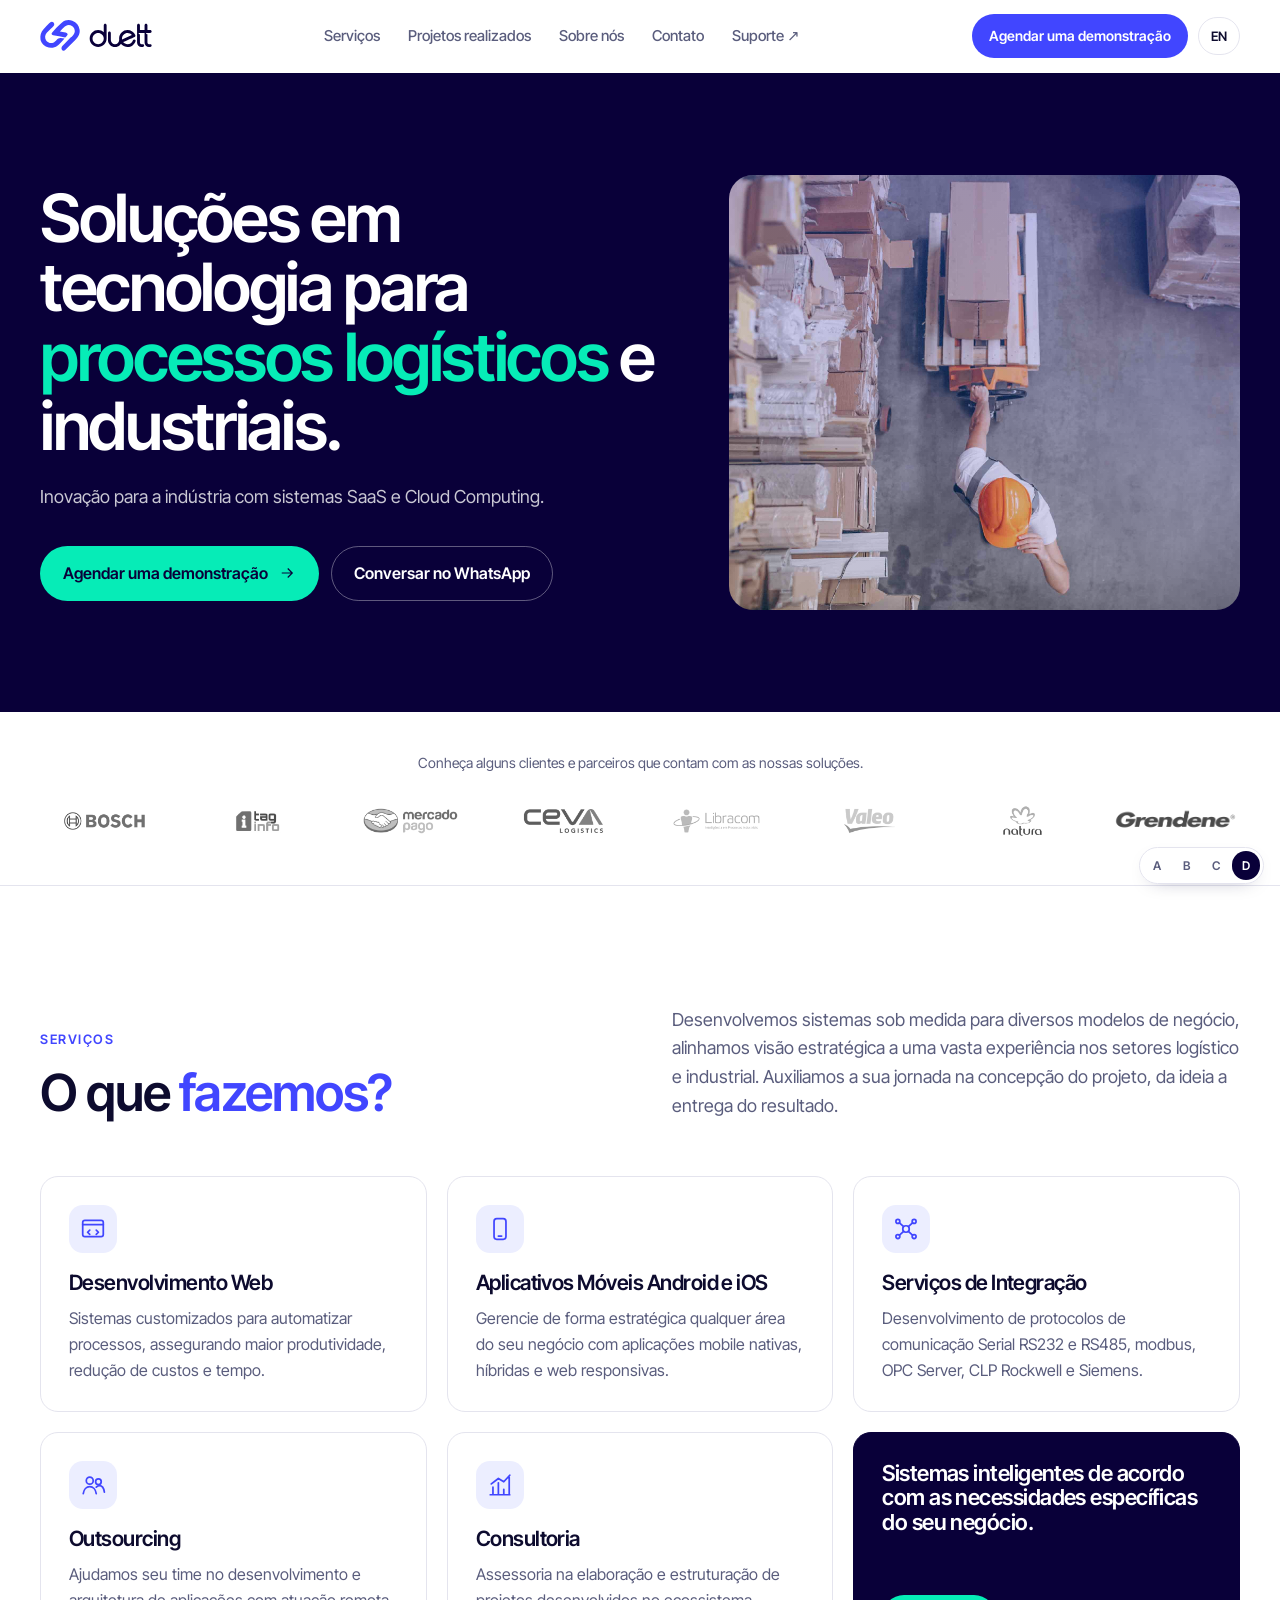
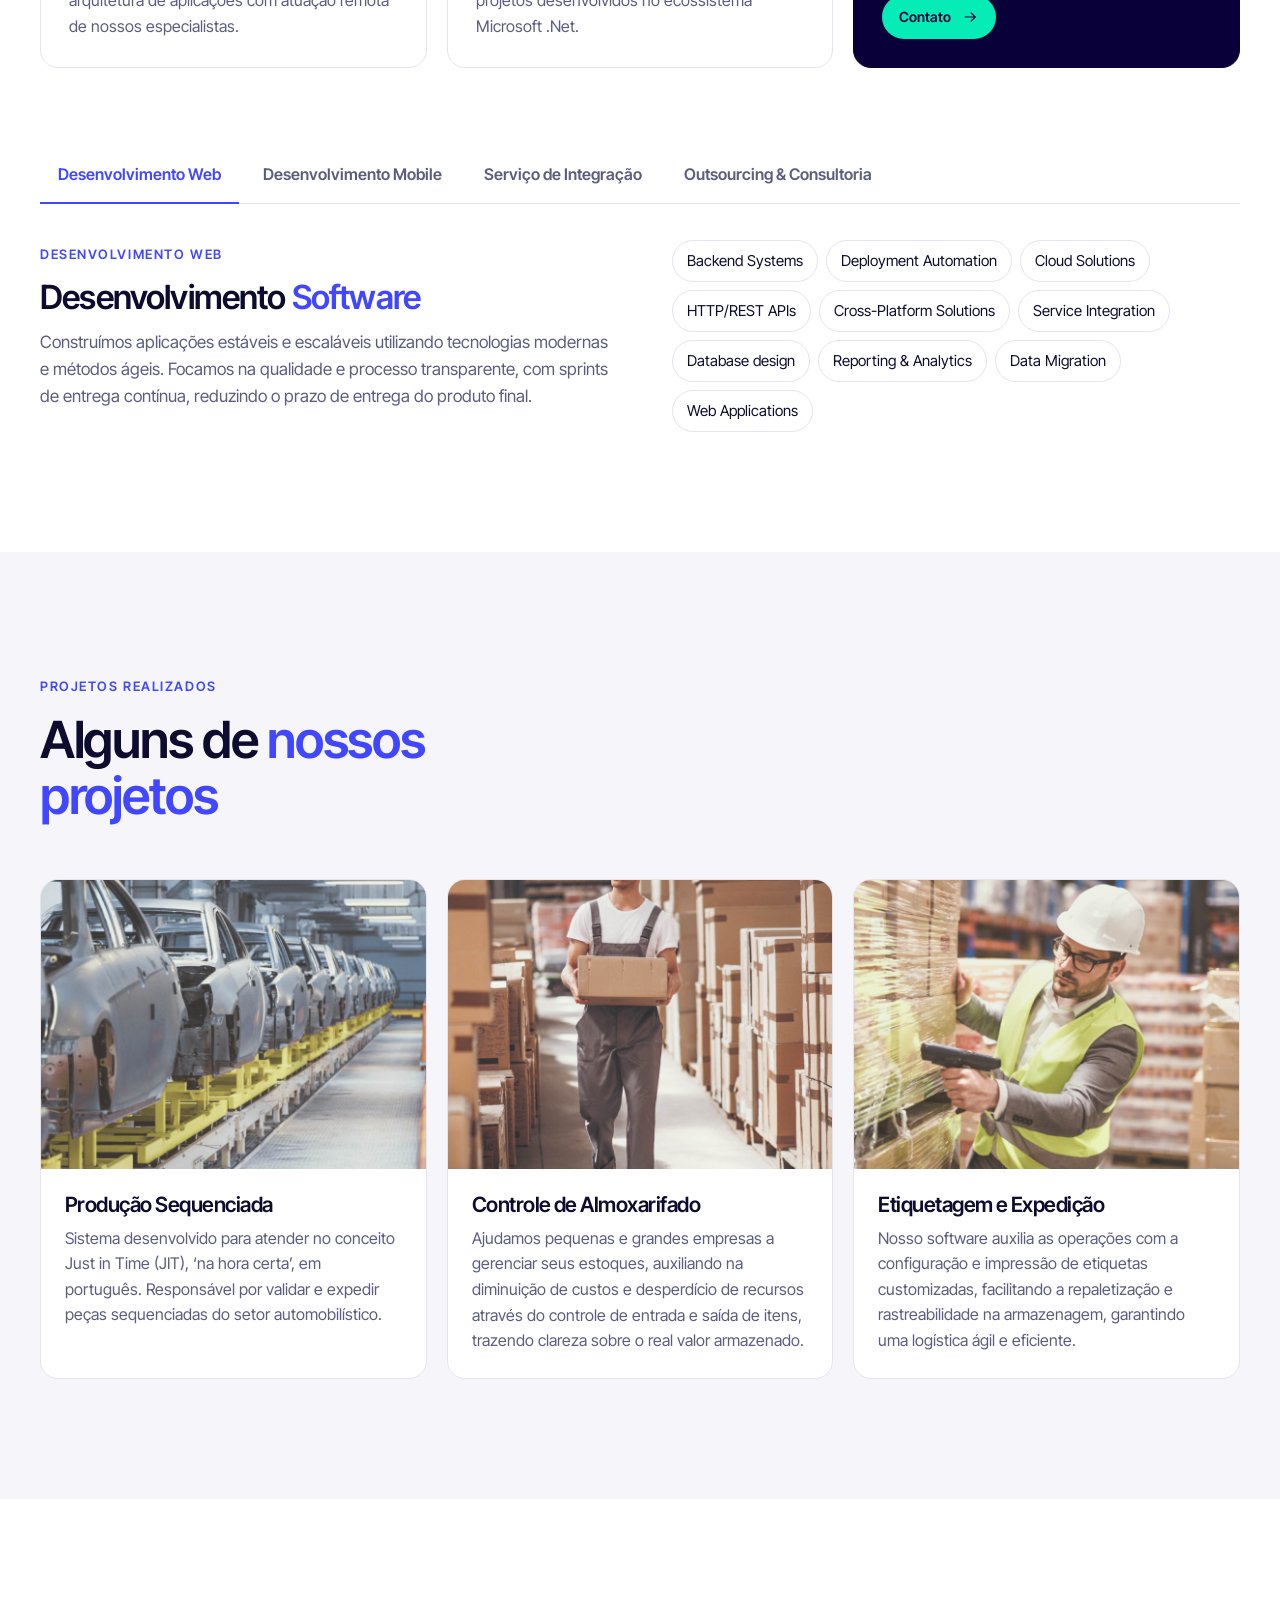
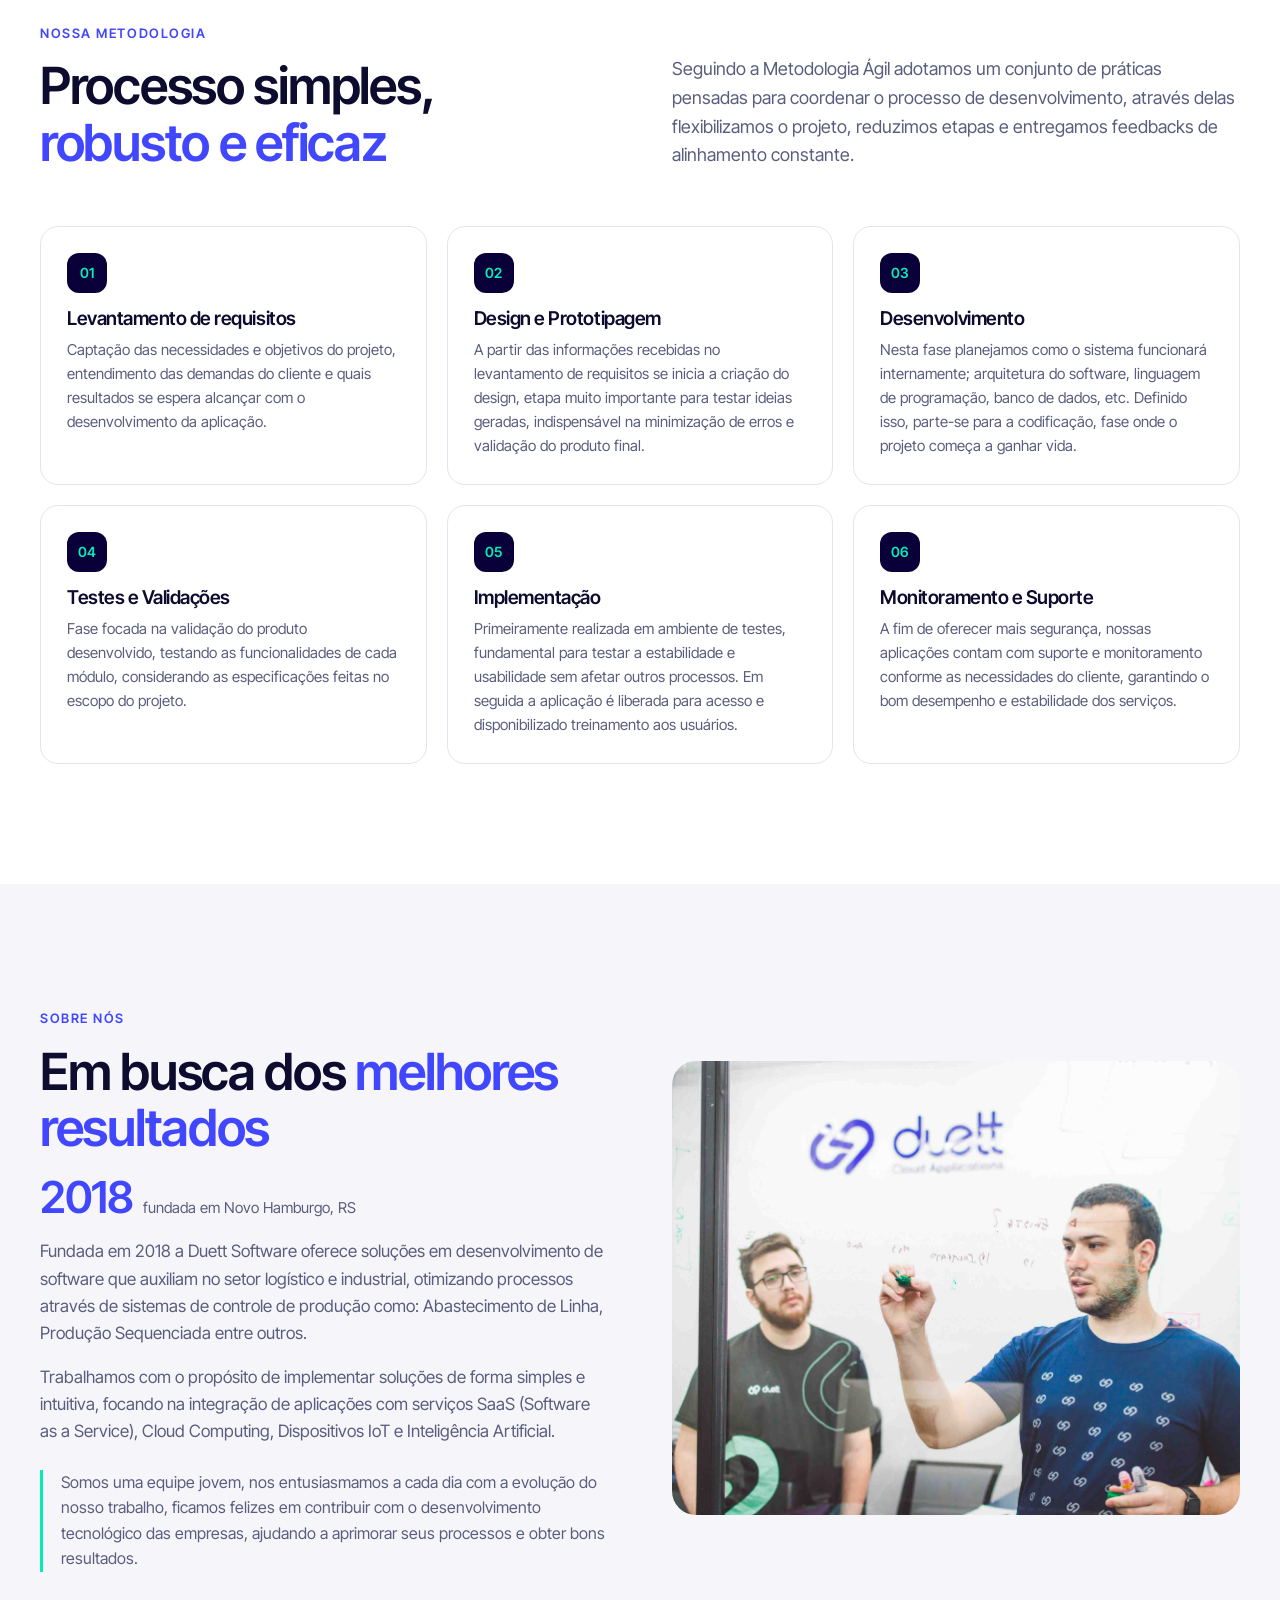
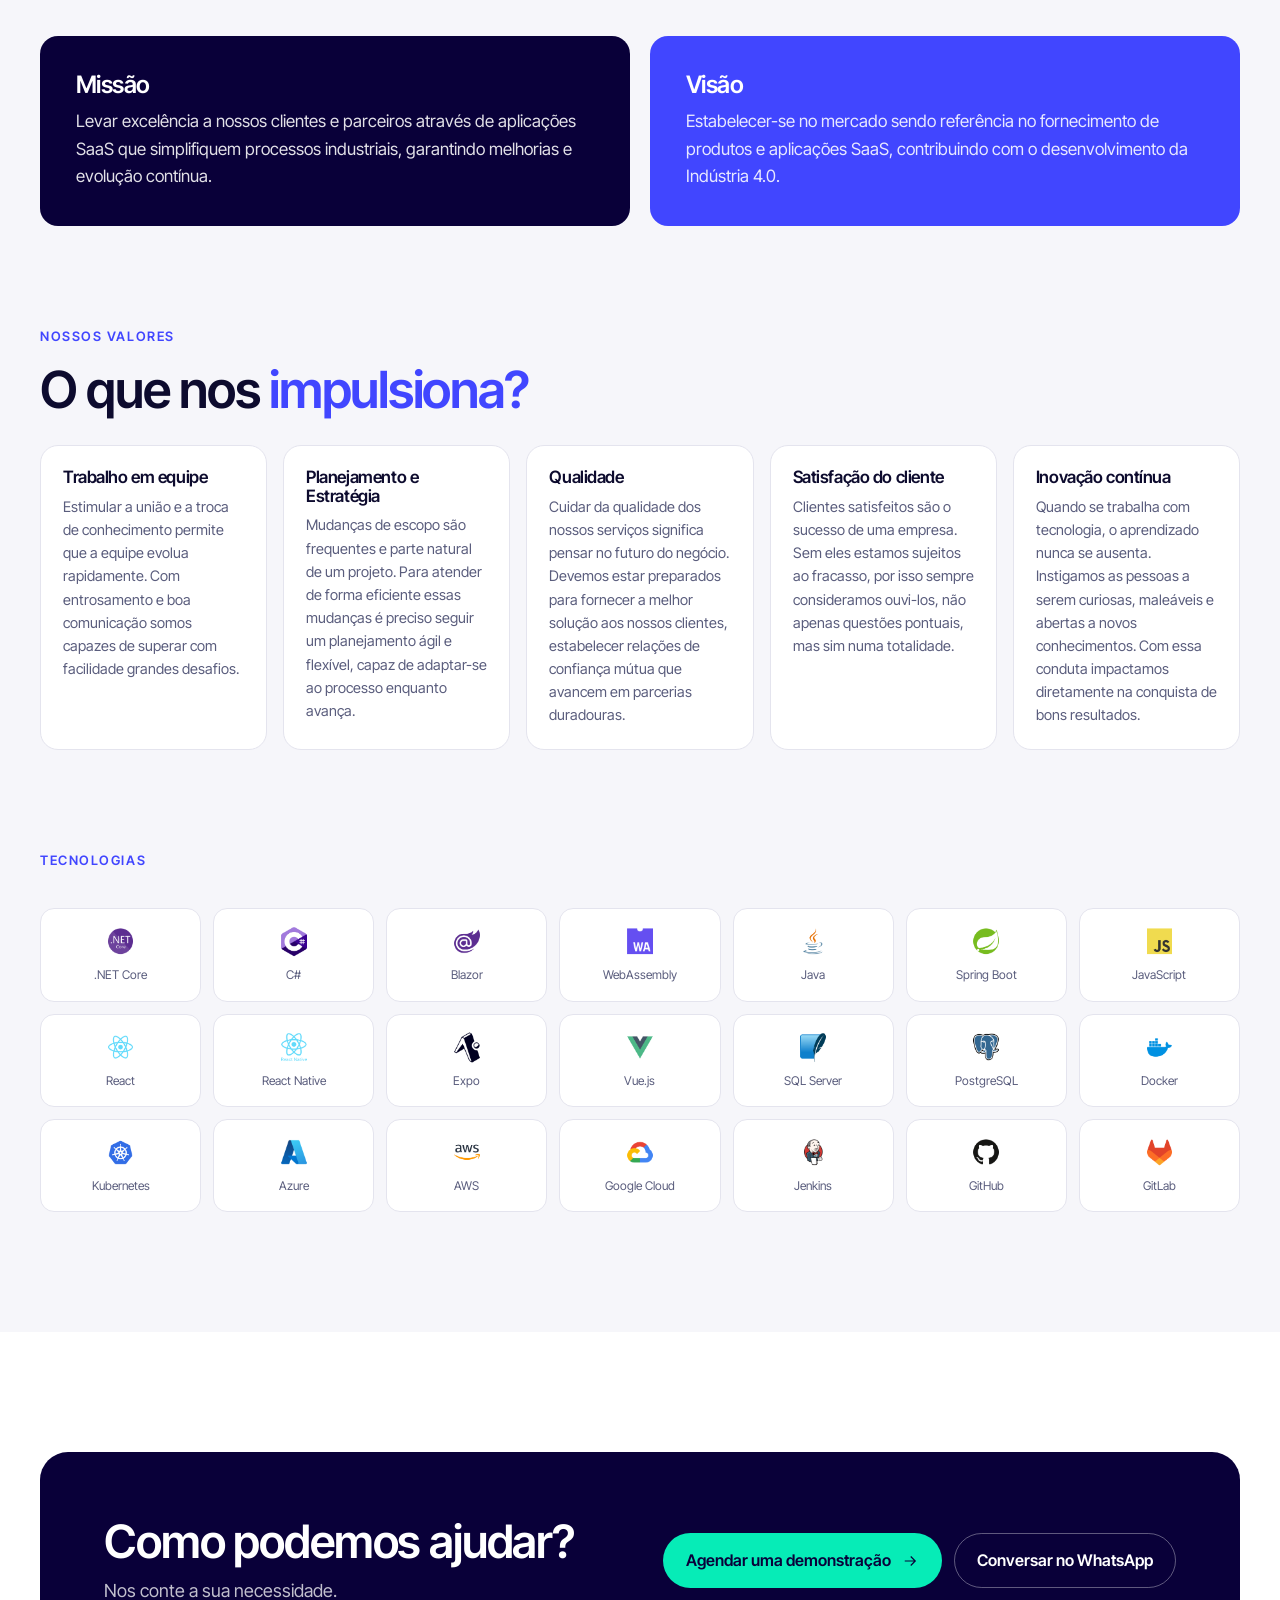
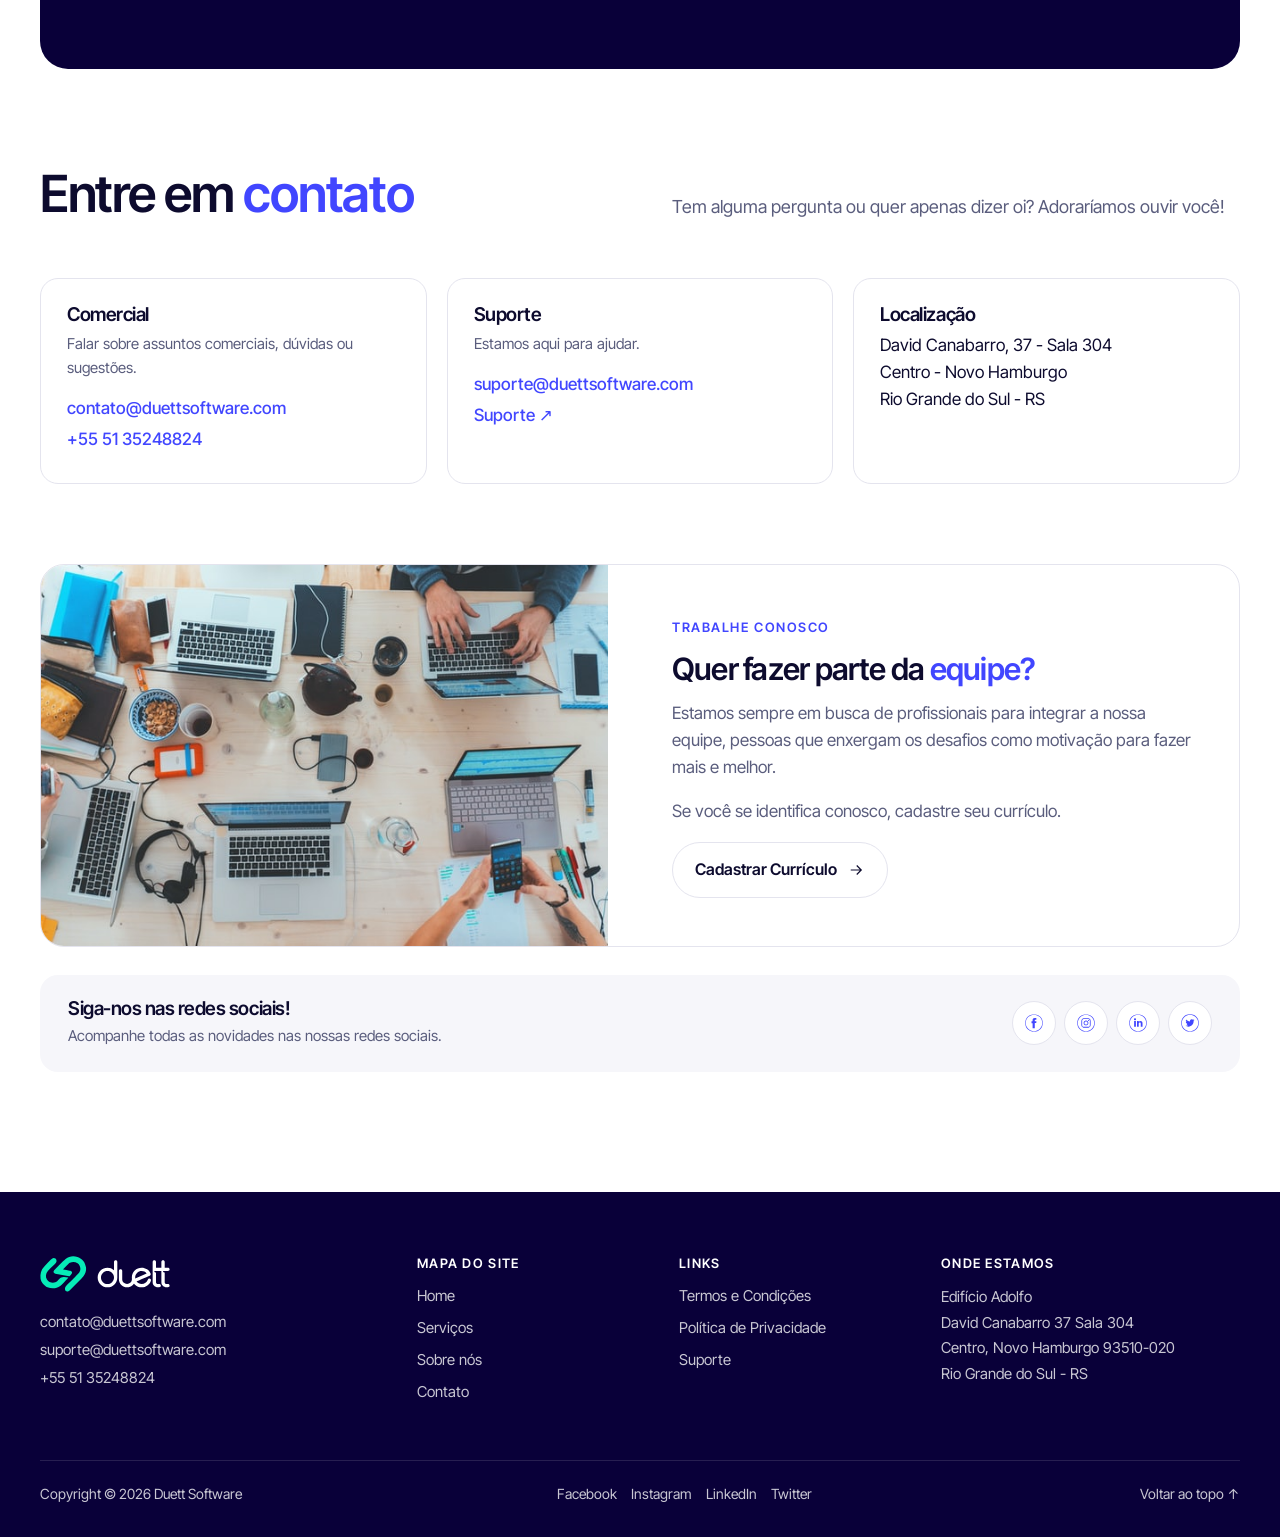
==== direto/index.html @ dbfbe155 "Add version D (Direto): normal scrolling, no decorative elements A straightforward page built from t" ====
<!doctype html>
<html lang="pt-BR">
<head>
  <meta charset="utf-8">
  <meta name="viewport" content="width=device-width, initial-scale=1, viewport-fit=cover">
  <title>Duett Software</title>
  <meta name="description" content="Soluções em tecnologia para processos logísticos e industriais.">
  <meta name="theme-color" content="#090039">
  <link rel="icon" href="../assets/img/favicon.png">
  <link rel="stylesheet" href="../assets/fonts/fonts.css">
  <link rel="stylesheet" href="style.css">
  <link rel="preload" as="image" href="../assets/img/home/home-banner-main.jpg">
</head>
<body>
  <a class="skip" href="#main">Pular para o conteúdo</a>
  <div id="app"></div>
  <noscript><p style="padding:40px">Ative o JavaScript para ver o site. Contato: contato@duettsoftware.com · +55 51 35248824</p></noscript>

  <script src="../assets/shared/content.js"></script>
  <script src="../assets/shared/logo.js"></script>
  <script src="../assets/shared/kit.js"></script>
  <script src="main.js"></script>
</body>
</html>
---- assets/fonts/fonts.css ----
/* Fontes auto-hospedadas (Google Fonts, licença SIL OFL). */
@font-face { font-family: 'Archivo'; font-style: normal; font-stretch: 62% 125%; font-weight: 300 800; font-display: swap; src: url(Archivo-normal-300-800-latin-ext.woff2) format('woff2'); unicode-range: U+0100-02BA, U+02BD-02C5, U+02C7-02CC, U+02CE-02D7, U+02DD-02FF, U+0304, U+0308, U+0329, U+1D00-1DBF, U+1E00-1E9F, U+1EF2-1EFF, U+2020, U+20A0-20AB, U+20AD-20C0, U+2113, U+2C60-2C7F, U+A720-A7FF; }
@font-face { font-family: 'Archivo'; font-style: normal; font-stretch: 62% 125%; font-weight: 300 800; font-display: swap; src: url(Archivo-normal-300-800-latin.woff2) format('woff2'); unicode-range: U+0000-00FF, U+0131, U+0152-0153, U+02BB-02BC, U+02C6, U+02DA, U+02DC, U+0304, U+0308, U+0329, U+2000-206F, U+20AC, U+2122, U+2191, U+2193, U+2212, U+2215, U+FEFF, U+FFFD; }
@font-face { font-family: 'IBM Plex Mono'; font-style: normal; font-weight: 400; font-display: swap; src: url(IBMPlexMono-normal-400-latin-ext.woff2) format('woff2'); unicode-range: U+0100-02BA, U+02BD-02C5, U+02C7-02CC, U+02CE-02D7, U+02DD-02FF, U+0304, U+0308, U+0329, U+1D00-1DBF, U+1E00-1E9F, U+1EF2-1EFF, U+2020, U+20A0-20AB, U+20AD-20C0, U+2113, U+2C60-2C7F, U+A720-A7FF; }
@font-face { font-family: 'IBM Plex Mono'; font-style: normal; font-weight: 400; font-display: swap; src: url(IBMPlexMono-normal-400-latin.woff2) format('woff2'); unicode-range: U+0000-00FF, U+0131, U+0152-0153, U+02BB-02BC, U+02C6, U+02DA, U+02DC, U+0304, U+0308, U+0329, U+2000-206F, U+20AC, U+2122, U+2191, U+2193, U+2212, U+2215, U+FEFF, U+FFFD; }
@font-face { font-family: 'IBM Plex Mono'; font-style: normal; font-weight: 500; font-display: swap; src: url(IBMPlexMono-normal-500-latin-ext.woff2) format('woff2'); unicode-range: U+0100-02BA, U+02BD-02C5, U+02C7-02CC, U+02CE-02D7, U+02DD-02FF, U+0304, U+0308, U+0329, U+1D00-1DBF, U+1E00-1E9F, U+1EF2-1EFF, U+2020, U+20A0-20AB, U+20AD-20C0, U+2113, U+2C60-2C7F, U+A720-A7FF; }
@font-face { font-family: 'IBM Plex Mono'; font-style: normal; font-weight: 500; font-display: swap; src: url(IBMPlexMono-normal-500-latin.woff2) format('woff2'); unicode-range: U+0000-00FF, U+0131, U+0152-0153, U+02BB-02BC, U+02C6, U+02DA, U+02DC, U+0304, U+0308, U+0329, U+2000-206F, U+20AC, U+2122, U+2191, U+2193, U+2212, U+2215, U+FEFF, U+FFFD; }
@font-face { font-family: 'Instrument Serif'; font-style: italic; font-weight: 400; font-display: swap; src: url(InstrumentSerif-italic-400-latin-ext.woff2) format('woff2'); unicode-range: U+0100-02BA, U+02BD-02C5, U+02C7-02CC, U+02CE-02D7, U+02DD-02FF, U+0304, U+0308, U+0329, U+1D00-1DBF, U+1E00-1E9F, U+1EF2-1EFF, U+2020, U+20A0-20AB, U+20AD-20C0, U+2113, U+2C60-2C7F, U+A720-A7FF; }
@font-face { font-family: 'Instrument Serif'; font-style: italic; font-weight: 400; font-display: swap; src: url(InstrumentSerif-italic-400-latin.woff2) format('woff2'); unicode-range: U+0000-00FF, U+0131, U+0152-0153, U+02BB-02BC, U+02C6, U+02DA, U+02DC, U+0304, U+0308, U+0329, U+2000-206F, U+20AC, U+2122, U+2191, U+2193, U+2212, U+2215, U+FEFF, U+FFFD; }
@font-face { font-family: 'Instrument Serif'; font-style: normal; font-weight: 400; font-display: swap; src: url(InstrumentSerif-normal-400-latin-ext.woff2) format('woff2'); unicode-range: U+0100-02BA, U+02BD-02C5, U+02C7-02CC, U+02CE-02D7, U+02DD-02FF, U+0304, U+0308, U+0329, U+1D00-1DBF, U+1E00-1E9F, U+1EF2-1EFF, U+2020, U+20A0-20AB, U+20AD-20C0, U+2113, U+2C60-2C7F, U+A720-A7FF; }
@font-face { font-family: 'Instrument Serif'; font-style: normal; font-weight: 400; font-display: swap; src: url(InstrumentSerif-normal-400-latin.woff2) format('woff2'); unicode-range: U+0000-00FF, U+0131, U+0152-0153, U+02BB-02BC, U+02C6, U+02DA, U+02DC, U+0304, U+0308, U+0329, U+2000-206F, U+20AC, U+2122, U+2191, U+2193, U+2212, U+2215, U+FEFF, U+FFFD; }
@font-face { font-family: 'Inter Tight'; font-style: normal; font-weight: 300 600; font-display: swap; src: url(InterTight-normal-300-latin-ext.woff2) format('woff2'); unicode-range: U+0100-02BA, U+02BD-02C5, U+02C7-02CC, U+02CE-02D7, U+02DD-02FF, U+0304, U+0308, U+0329, U+1D00-1DBF, U+1E00-1E9F, U+1EF2-1EFF, U+2020, U+20A0-20AB, U+20AD-20C0, U+2113, U+2C60-2C7F, U+A720-A7FF; }
@font-face { font-family: 'Inter Tight'; font-style: normal; font-weight: 300 600; font-display: swap; src: url(InterTight-normal-300-latin.woff2) format('woff2'); unicode-range: U+0000-00FF, U+0131, U+0152-0153, U+02BB-02BC, U+02C6, U+02DA, U+02DC, U+0304, U+0308, U+0329, U+2000-206F, U+20AC, U+2122, U+2191, U+2193, U+2212, U+2215, U+FEFF, U+FFFD; }
@font-face { font-family: 'JetBrains Mono'; font-style: normal; font-weight: 400 500; font-display: swap; src: url(JetBrainsMono-normal-400-latin-ext.woff2) format('woff2'); unicode-range: U+0100-02BA, U+02BD-02C5, U+02C7-02CC, U+02CE-02D7, U+02DD-02FF, U+0304, U+0308, U+0329, U+1D00-1DBF, U+1E00-1E9F, U+1EF2-1EFF, U+2020, U+20A0-20AB, U+20AD-20C0, U+2113, U+2C60-2C7F, U+A720-A7FF; }
@font-face { font-family: 'JetBrains Mono'; font-style: normal; font-weight: 400 500; font-display: swap; src: url(JetBrainsMono-normal-400-latin.woff2) format('woff2'); unicode-range: U+0000-00FF, U+0131, U+0152-0153, U+02BB-02BC, U+02C6, U+02DA, U+02DC, U+0304, U+0308, U+0329, U+2000-206F, U+20AC, U+2122, U+2191, U+2193, U+2212, U+2215, U+FEFF, U+FFFD; }
@font-face { font-family: 'Space Grotesk'; font-style: normal; font-weight: 400 600; font-display: swap; src: url(SpaceGrotesk-normal-400-latin-ext.woff2) format('woff2'); unicode-range: U+0100-02BA, U+02BD-02C5, U+02C7-02CC, U+02CE-02D7, U+02DD-02FF, U+0304, U+0308, U+0329, U+1D00-1DBF, U+1E00-1E9F, U+1EF2-1EFF, U+2020, U+20A0-20AB, U+20AD-20C0, U+2113, U+2C60-2C7F, U+A720-A7FF; }
@font-face { font-family: 'Space Grotesk'; font-style: normal; font-weight: 400 600; font-display: swap; src: url(SpaceGrotesk-normal-400-latin.woff2) format('woff2'); unicode-range: U+0000-00FF, U+0131, U+0152-0153, U+02BB-02BC, U+02C6, U+02DA, U+02DC, U+0304, U+0308, U+0329, U+2000-206F, U+20AC, U+2122, U+2191, U+2193, U+2212, U+2215, U+FEFF, U+FFFD; }
---- direto/style.css ----
/* ==========================================================================
   Duett — Versão D · "Direto"
   Rolagem normal, sem efeitos de tela presa e sem elementos decorativos.
   Conteúdo em blocos claros; animações só como entrada suave.
   ========================================================================== */

:root {
  --navy: #090039;
  --navy-2: #120a52;
  --blue: #4146ff;
  --blue-soft: #eceeff;
  --mint: #06ecb7;
  --ink: #0d0b2e;
  --muted: #5a5d7d;
  --line: #e4e4ee;
  --bg: #ffffff;
  --bg-2: #f6f6fa;
  --radius: 18px;
  --wrap: 1200px;
  --gutter: clamp(16px, 4vw, 40px);
  --font: 'Inter Tight', system-ui, -apple-system, 'Segoe UI', sans-serif;
  --ease: cubic-bezier(.2, .7, .1, 1);
}
*, *::before, *::after { box-sizing: border-box; }
html { -webkit-text-size-adjust: 100%; scroll-behavior: smooth; scroll-padding-top: 84px; }
body { margin: 0; background: var(--bg); color: var(--ink); font: 400 17px/1.6 var(--font); -webkit-font-smoothing: antialiased; }
img { display: block; max-width: 100%; }
a { color: inherit; }
button { font: inherit; color: inherit; }
h1, h2, h3, h4 { margin: 0; font-weight: 600; letter-spacing: -.025em; line-height: 1.1; }
p { margin: 0 0 1em; }
em { font-style: normal; color: var(--blue); }
::selection { background: var(--blue); color: #fff; }
:focus-visible { outline: 2px solid var(--blue); outline-offset: 3px; border-radius: 6px; }
.skip { position: fixed; left: 16px; top: -60px; z-index: 100; background: var(--blue); color: #fff; padding: 10px 16px; border-radius: 8px; text-decoration: none; }
.skip:focus { top: 16px; }

.wrap { width: 100%; max-width: calc(var(--wrap) + 2 * var(--gutter)); margin: 0 auto; padding: 0 var(--gutter); }
.section { padding: clamp(72px, 10vw, 120px) 0; }
.section--alt { background: var(--bg-2); }
.eyebrow { display: inline-block; font-size: 13px; font-weight: 600; letter-spacing: .12em; text-transform: uppercase; color: var(--blue); margin: 0 0 14px; }
.h2 { font-size: clamp(32px, 4vw, 52px); }
.lead { font-size: clamp(17px, 1.4vw, 20px); color: var(--muted); max-width: 62ch; }
.head { display: grid; grid-template-columns: 1fr 1fr; gap: 24px 64px; align-items: end; margin-bottom: clamp(36px, 5vw, 56px); }
.head .lead { margin: 0; }

/* botões */
.btn { display: inline-flex; align-items: center; gap: 10px; padding: 14px 22px; border-radius: 999px; font-weight: 600; font-size: 16px; text-decoration: none; border: 1px solid transparent; transition: background .25s, color .25s, border-color .25s, transform .25s var(--ease); white-space: nowrap; }
.btn:hover { transform: translateY(-2px); }
.btn .arr { width: 18px; height: 18px; }
.btn--primary { background: var(--blue); color: #fff; }
.btn--primary:hover { background: #2f34e6; }
.btn--mint { background: var(--mint); color: var(--navy); }
.btn--mint:hover { background: #3ff3c9; }
.btn--ghost { border-color: rgba(255, 255, 255, .35); color: #fff; }
.btn--ghost:hover { border-color: #fff; }
.btn--outline { border-color: var(--line); color: var(--ink); background: #fff; }
.btn--outline:hover { border-color: var(--ink); }
.btn--sm { padding: 10px 16px; font-size: 14px; }

/* ---------- cabeçalho ---------- */
.top { position: sticky; top: 0; z-index: 50; background: rgba(255, 255, 255, .9); backdrop-filter: saturate(1.4) blur(12px); -webkit-backdrop-filter: saturate(1.4) blur(12px); border-bottom: 1px solid transparent; transition: border-color .25s; }
.top.scrolled { border-color: var(--line); }
.top .wrap { display: flex; align-items: center; justify-content: space-between; gap: 24px; height: 72px; }
.brand { width: 112px; flex: none; }
.brand svg { width: 100%; height: auto; display: block; }
.brand .hook { fill: var(--blue); }
.brand .word { fill: var(--navy); }
.top nav { display: flex; align-items: center; gap: 28px; font-size: 15px; font-weight: 500; }
.top nav a { text-decoration: none; color: var(--muted); transition: color .2s; }
.top nav a:hover { color: var(--ink); }
.top .actions { display: flex; align-items: center; gap: 10px; }
.lang { background: none; border: 1px solid var(--line); border-radius: 999px; padding: 8px 12px; font-size: 13px; font-weight: 600; cursor: pointer; }
.lang:hover { border-color: var(--ink); }
.menu-btn { display: none; background: none; border: 1px solid var(--line); border-radius: 999px; padding: 8px 14px; font-size: 14px; font-weight: 600; cursor: pointer; }

/* ---------- hero ---------- */
.hero { background: var(--navy); color: #fff; padding: clamp(56px, 8vw, 104px) 0; overflow: hidden; }
.hero .wrap { display: grid; grid-template-columns: 1.1fr .9fr; gap: clamp(32px, 5vw, 72px); align-items: center; }
.hero h1 { font-size: clamp(38px, 5.2vw, 68px); line-height: 1.04; letter-spacing: -.035em; }
.hero h1 em { color: var(--mint); }
.hero .lead { color: rgba(255, 255, 255, .78); margin: 22px 0 34px; }
.hero .ctas { display: flex; gap: 12px; flex-wrap: wrap; }
.hero figure { margin: 0; border-radius: 24px; overflow: hidden; aspect-ratio: 4 / 3.4; position: relative; }
.hero figure img { width: 100%; height: 100%; object-fit: cover; }
.hero figure::after { content: ''; position: absolute; inset: 0; background: linear-gradient(200deg, rgba(65, 70, 255, .25), rgba(9, 0, 57, .1)); }

/* clientes */
.clients { padding: 40px 0; border-bottom: 1px solid var(--line); }
.clients p { text-align: center; font-size: 14px; color: var(--muted); margin: 0 0 22px; }
.clients ul { list-style: none; margin: 0; padding: 0; display: grid; grid-template-columns: repeat(8, 1fr); gap: 24px; align-items: center; }
.clients li { display: grid; place-items: center; height: 48px; }
.clients img { max-height: 34px; max-width: 100%; width: auto; filter: grayscale(1); opacity: .7; transition: filter .25s, opacity .25s; }
.clients img:hover { filter: none; opacity: 1; }

/* ---------- serviços ---------- */
.cards { display: grid; grid-template-columns: repeat(3, 1fr); gap: 20px; }
.card { background: #fff; border: 1px solid var(--line); border-radius: var(--radius); padding: 28px; display: flex; flex-direction: column; gap: 12px; transition: border-color .25s, box-shadow .25s, transform .25s var(--ease); }
.card:hover { border-color: #cfd1f7; box-shadow: 0 14px 40px -24px rgba(9, 0, 57, .35); transform: translateY(-3px); }
.card .ic { width: 48px; height: 48px; border-radius: 14px; background: var(--blue-soft); display: grid; place-items: center; margin-bottom: 6px; }
.card .ic svg { width: 26px; height: 26px; stroke: var(--blue); fill: none; stroke-width: 1.6; stroke-linecap: round; stroke-linejoin: round; }
.card h3 { font-size: 21px; }
.card h3 em { color: inherit; }
.card p { color: var(--muted); margin: 0; font-size: 16px; }
.banner-line { margin-top: 28px; padding: 22px 28px; border-radius: var(--radius); background: var(--blue-soft); color: var(--navy); font-size: clamp(18px, 1.6vw, 22px); font-weight: 500; letter-spacing: -.01em; }

/* detalhes em abas */
.tabs { margin-top: clamp(48px, 7vw, 80px); }
.tabs [role=tablist] { display: flex; gap: 6px; flex-wrap: wrap; border-bottom: 1px solid var(--line); margin-bottom: 36px; }
.tabs [role=tab] { background: none; border: 0; padding: 14px 18px; font-size: 16px; font-weight: 600; color: var(--muted); cursor: pointer; border-bottom: 2px solid transparent; margin-bottom: -1px; transition: color .2s, border-color .2s; }
.tabs [role=tab]:hover { color: var(--ink); }
.tabs [role=tab][aria-selected=true] { color: var(--blue); border-color: var(--blue); }
.panel[hidden] { display: none; }
.panel { display: grid; grid-template-columns: 1fr 1fr; gap: clamp(28px, 5vw, 64px); align-items: start; }
.panel h3 { font-size: clamp(26px, 2.6vw, 34px); margin-bottom: 14px; }
.panel h3 em { color: var(--blue); }
.panel p { color: var(--muted); }
.chips { list-style: none; margin: 0; padding: 0; display: flex; flex-wrap: wrap; gap: 8px; }
.chips li { border: 1px solid var(--line); background: #fff; border-radius: 999px; padding: 8px 14px; font-size: 15px; }
.stack { display: grid; gap: 16px; }
.mini { border: 1px solid var(--line); background: #fff; border-radius: 14px; padding: 20px 22px; }
.mini h4 { font-size: 17px; margin-bottom: 6px; }
.mini p { margin: 0; font-size: 15px; }
.logos { display: grid; grid-template-columns: repeat(3, 1fr); gap: 12px; }
.logos div { background: #fff; border: 1px solid var(--line); border-radius: 14px; display: grid; place-items: center; height: 84px; padding: 14px; }
.logos img { max-height: 40px; width: auto; filter: grayscale(1); opacity: .8; }

/* ---------- projetos ---------- */
.projects { display: grid; grid-template-columns: repeat(3, 1fr); gap: 20px; }
.project { border: 1px solid var(--line); border-radius: var(--radius); overflow: hidden; background: #fff; display: flex; flex-direction: column; }
.project figure { margin: 0; aspect-ratio: 4 / 3; overflow: hidden; }
.project img { width: 100%; height: 100%; object-fit: cover; transition: transform .6s var(--ease); }
.project:hover img { transform: scale(1.04); }
.project .body { padding: 24px; }
.project h3 { font-size: 21px; margin-bottom: 10px; }
.project p { color: var(--muted); font-size: 16px; margin: 0; }

/* ---------- metodologia ---------- */
.steps { list-style: none; margin: 0; padding: 0; display: grid; grid-template-columns: repeat(3, 1fr); gap: 20px; counter-reset: s; }
.steps li { counter-increment: s; border: 1px solid var(--line); background: #fff; border-radius: var(--radius); padding: 26px; }
.steps li::before { content: counter(s, decimal-leading-zero); display: inline-grid; place-items: center; width: 40px; height: 40px; border-radius: 12px; background: var(--navy); color: var(--mint); font-weight: 600; font-size: 14px; margin-bottom: 16px; }
.steps h3 { font-size: 19px; margin-bottom: 8px; }
.steps p { color: var(--muted); font-size: 15px; margin: 0; }

/* ---------- sobre ---------- */
.about { display: grid; grid-template-columns: 1fr 1fr; gap: clamp(32px, 5vw, 72px); align-items: center; }
.about figure { margin: 0; border-radius: 24px; overflow: hidden; aspect-ratio: 5 / 4; }
.about figure img { width: 100%; height: 100%; object-fit: cover; }
.about p { color: var(--muted); }
.about .since { display: inline-flex; align-items: baseline; gap: 10px; margin-bottom: 18px; }
.about .since b { font-size: 44px; font-weight: 600; color: var(--blue); letter-spacing: -.03em; line-height: 1; }
.about .since span { color: var(--muted); font-size: 15px; }
.about .quote { margin-top: 24px; padding-left: 18px; border-left: 3px solid var(--mint); }
.about .quote h3 { font-size: 20px; margin-bottom: 6px; }
.about .quote p { margin: 0; font-size: 16px; }

.mv { display: grid; grid-template-columns: 1fr 1fr; gap: 20px; margin-top: clamp(40px, 6vw, 64px); }
.mv article { border-radius: var(--radius); padding: clamp(26px, 3vw, 36px); }
.mv article:first-child { background: var(--navy); color: #fff; }
.mv article:last-child { background: var(--blue); color: #fff; }
.mv h3 { font-size: 24px; margin-bottom: 10px; }
.mv p { margin: 0; opacity: .88; }

.values { list-style: none; margin: 0; padding: 0; display: grid; grid-template-columns: repeat(5, 1fr); gap: 16px; }
.values li { border: 1px solid var(--line); border-radius: var(--radius); padding: 22px; background: #fff; }
.values h3 { font-size: 17px; margin-bottom: 8px; }
.values p { color: var(--muted); font-size: 14.5px; margin: 0; }

.tech { list-style: none; margin: 24px 0 0; padding: 0; display: grid; grid-template-columns: repeat(7, 1fr); gap: 12px; }
.tech li { border: 1px solid var(--line); border-radius: 14px; background: #fff; display: grid; justify-items: center; gap: 8px; padding: 16px 8px; }
.tech img { height: 32px; width: auto; max-width: 70%; object-fit: contain; }
.tech span { font-size: 12px; color: var(--muted); text-align: center; }

/* ---------- CTA ---------- */
.cta { background: var(--navy); color: #fff; border-radius: 28px; padding: clamp(36px, 5vw, 64px); display: grid; grid-template-columns: 1fr auto; gap: 24px 48px; align-items: center; }
.cta h2 { font-size: clamp(30px, 3.6vw, 46px); }
.cta p { margin: 10px 0 0; color: rgba(255, 255, 255, .75); font-size: 18px; }
.cta .ctas { display: flex; gap: 12px; flex-wrap: wrap; }

/* ---------- contato ---------- */
.contact { display: grid; grid-template-columns: repeat(3, 1fr); gap: 20px; }
.contact article { border: 1px solid var(--line); border-radius: var(--radius); padding: 26px; background: #fff; }
.contact h3 { font-size: 19px; margin-bottom: 6px; }
.contact p { color: var(--muted); font-size: 15px; }
.contact a { display: block; text-decoration: none; font-weight: 500; color: var(--blue); margin-bottom: 4px; width: fit-content; }
.contact a:hover { text-decoration: underline; }
.contact address { font-style: normal; color: var(--ink); }

.careers { display: grid; grid-template-columns: 1fr 1fr; gap: clamp(28px, 5vw, 64px); align-items: center; margin-top: clamp(48px, 7vw, 80px); border: 1px solid var(--line); border-radius: 24px; overflow: hidden; background: #fff; }
.careers figure { margin: 0; height: 100%; min-height: 300px; }
.careers figure img { width: 100%; height: 100%; object-fit: cover; }
.careers > div { padding: clamp(24px, 4vw, 48px) clamp(24px, 4vw, 48px) clamp(24px, 4vw, 48px) 0; }
.careers h3 { font-size: clamp(24px, 2.4vw, 32px); margin-bottom: 14px; }
.careers p { color: var(--muted); }

.social { display: flex; justify-content: space-between; align-items: center; gap: 20px; flex-wrap: wrap; margin-top: 28px; padding: 24px 28px; border-radius: var(--radius); background: var(--bg-2); }
.social h3 { font-size: 19px; margin-bottom: 4px; }
.social p { margin: 0; color: var(--muted); font-size: 15px; }
.social__links { display: flex; gap: 8px; }
.social__links a { width: 44px; height: 44px; border-radius: 50%; background: #fff; border: 1px solid var(--line); display: grid; place-items: center; transition: border-color .2s; }
.social__links a:hover { border-color: var(--blue); }
.social__links img { width: 18px; height: 18px; }

/* ---------- rodapé ---------- */
.footer { background: var(--navy); color: rgba(255, 255, 255, .78); padding: 64px 0 32px; font-size: 15px; }
.footer__grid { display: grid; grid-template-columns: 1.5fr 1fr 1fr 1.3fr; gap: 32px; }
.footer .brand { width: 130px; margin-bottom: 18px; }
.footer .brand .word { fill: #fff; }
.footer .brand .hook { fill: var(--mint); }
.footer h4 { font-size: 13px; letter-spacing: .1em; text-transform: uppercase; color: #fff; margin-bottom: 14px; font-weight: 600; }
.footer ul { list-style: none; margin: 0; padding: 0; }
.footer li { margin-bottom: 8px; }
.footer a { text-decoration: none; }
.footer a:hover { color: var(--mint); }
.footer address { font-style: normal; line-height: 1.7; }
.footer .lines a { display: block; margin-bottom: 4px; }
.footer__bottom { display: flex; justify-content: space-between; gap: 16px; flex-wrap: wrap; margin-top: 48px; padding-top: 22px; border-top: 1px solid rgba(255, 255, 255, .12); font-size: 14px; }
.footer__bottom button { background: none; border: 0; color: inherit; cursor: pointer; padding: 0; }
.footer__bottom button:hover { color: var(--mint); }

/* seletor de versões (discreto) */
.versions { position: fixed; right: 16px; bottom: 16px; z-index: 40; display: flex; gap: 2px; padding: 3px; border-radius: 999px; background: rgba(255, 255, 255, .92); border: 1px solid var(--line); box-shadow: 0 6px 20px -12px rgba(9, 0, 57, .4); font-size: 12px; font-weight: 600; }
.versions a { text-decoration: none; padding: 5px 10px; border-radius: 999px; color: var(--muted); }
.versions a[aria-current] { background: var(--navy); color: #fff; }

/* entrada suave */
.js .reveal { opacity: 0; transform: translateY(18px); transition: opacity .7s var(--ease), transform .7s var(--ease); }
.js .reveal.in { opacity: 1; transform: none; }

/* ---------- responsivo ---------- */
@media (max-width: 1080px) {
  .top nav { gap: 20px; }
  .values { grid-template-columns: repeat(3, 1fr); }
  .tech { grid-template-columns: repeat(5, 1fr); }
  .clients ul { grid-template-columns: repeat(4, 1fr); }
  .footer__grid { grid-template-columns: 1fr 1fr; }
}
@media (max-width: 900px) {
  .top nav { display: none; position: absolute; left: 0; right: 0; top: 72px; flex-direction: column; align-items: stretch; gap: 0; background: #fff; border-bottom: 1px solid var(--line); padding: 8px var(--gutter) 16px; }
  .top nav.open { display: flex; }
  .top nav a { padding: 12px 0; font-size: 17px; color: var(--ink); }
  .menu-btn { display: inline-block; }
  .top .actions .btn { display: none; }
  .hero .wrap, .head, .panel, .about, .mv, .careers, .cta { grid-template-columns: 1fr; }
  .hero figure { aspect-ratio: 16 / 10; }
  .cards, .projects, .steps, .contact { grid-template-columns: 1fr 1fr; }
  .careers > div { padding: 0 24px 28px; }
  .careers figure { min-height: 220px; }
}
@media (max-width: 600px) {
  body { font-size: 16px; }
  .cards, .projects, .steps, .contact, .values { grid-template-columns: 1fr; }
  .tech { grid-template-columns: repeat(3, 1fr); }
  .logos { grid-template-columns: repeat(2, 1fr); }
  .clients ul { grid-template-columns: repeat(4, 1fr); gap: 16px; }
  .tabs [role=tablist] { flex-wrap: nowrap; overflow-x: auto; scrollbar-width: none; }
  .tabs [role=tab] { white-space: nowrap; padding: 12px 14px; }
  .versions { bottom: 10px; right: 10px; }
}
@media (prefers-reduced-motion: reduce) {
  html { scroll-behavior: auto; }
  *, *::before, *::after { transition-duration: .01ms !important; }
  .js .reveal { opacity: 1; transform: none; }
}
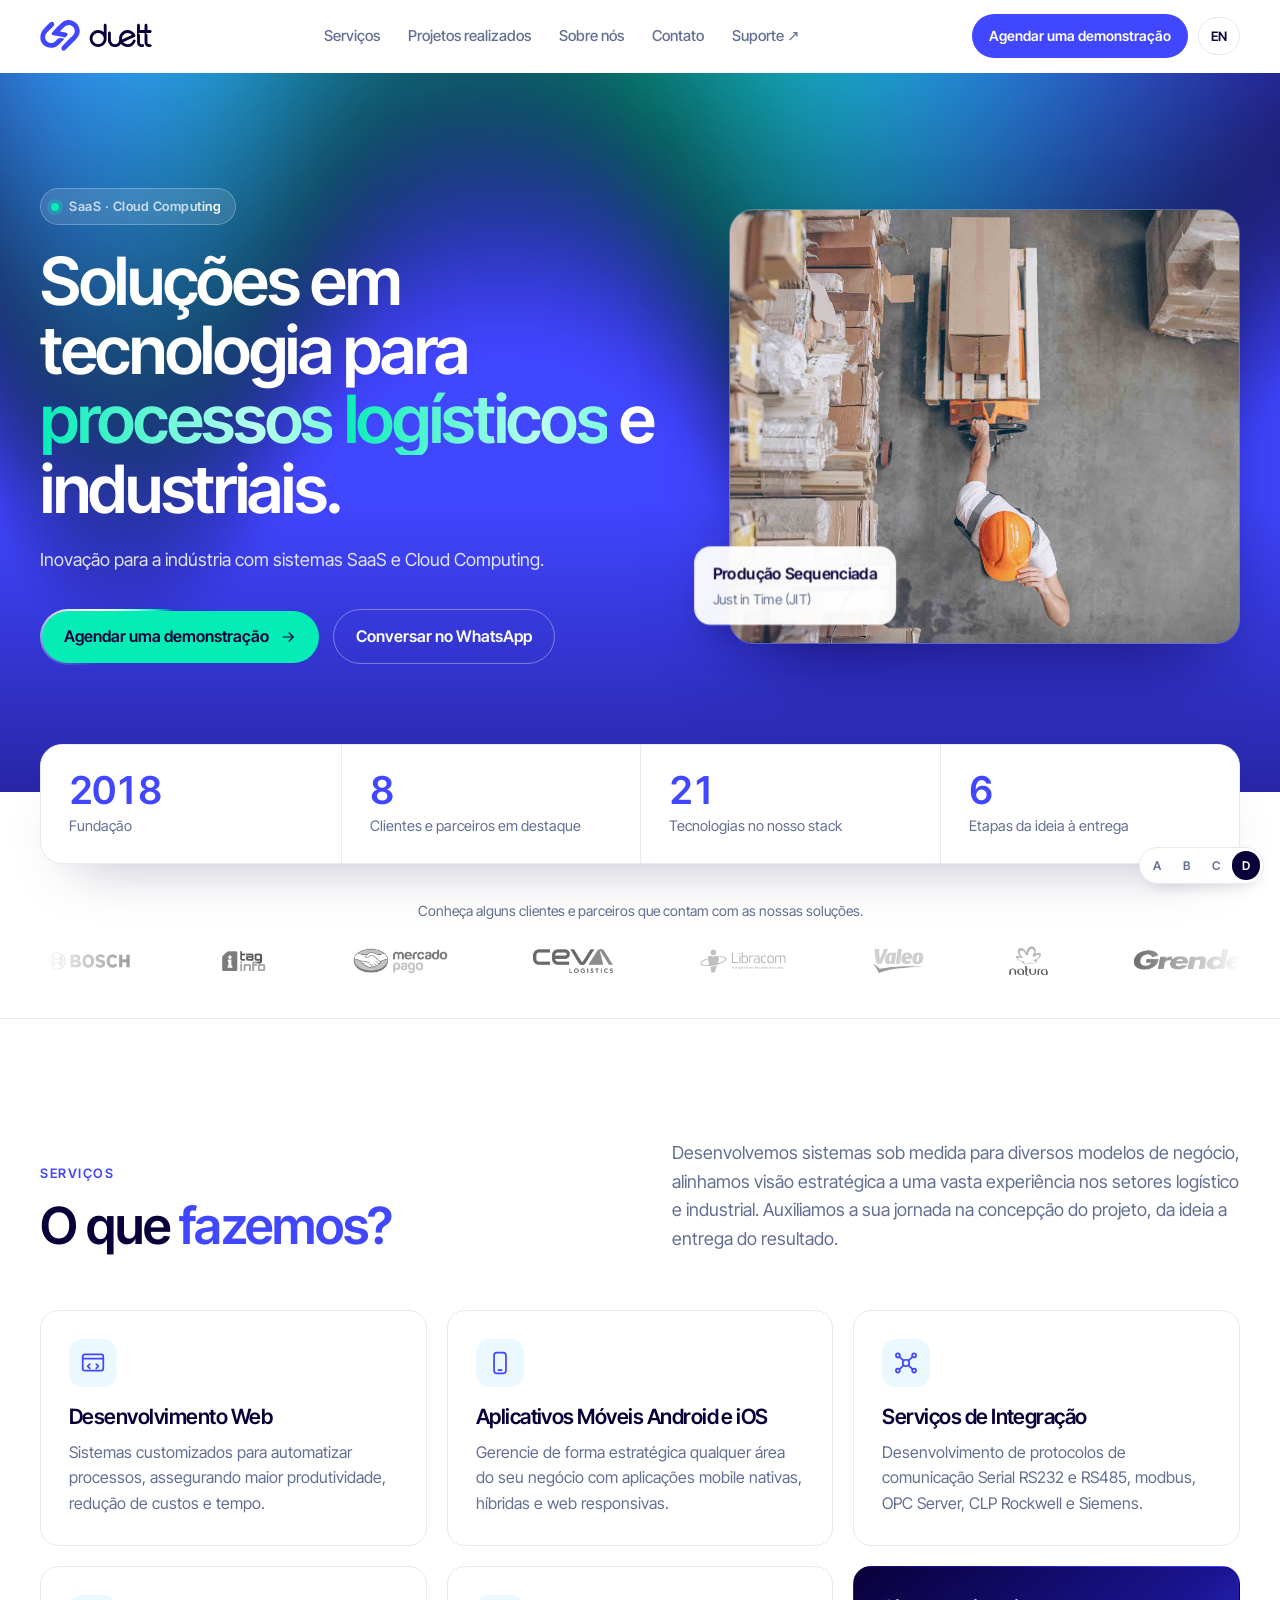
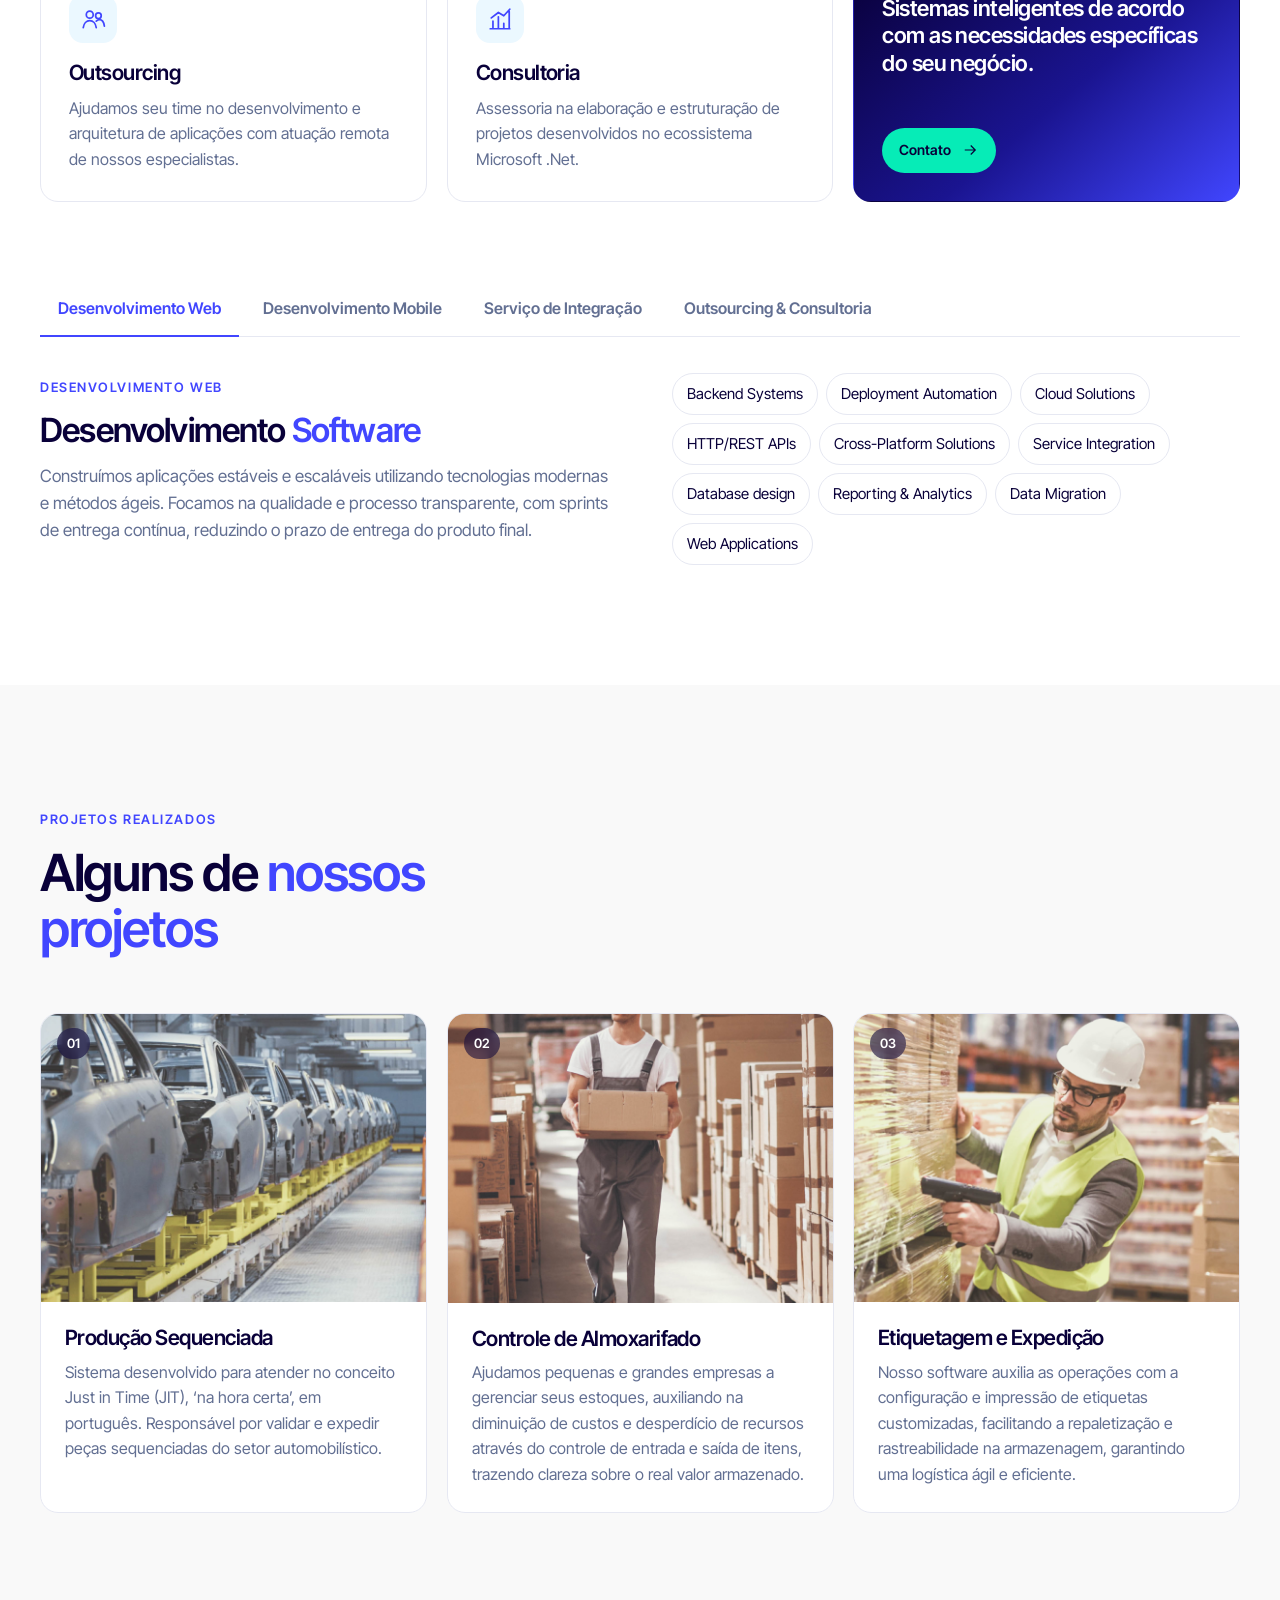
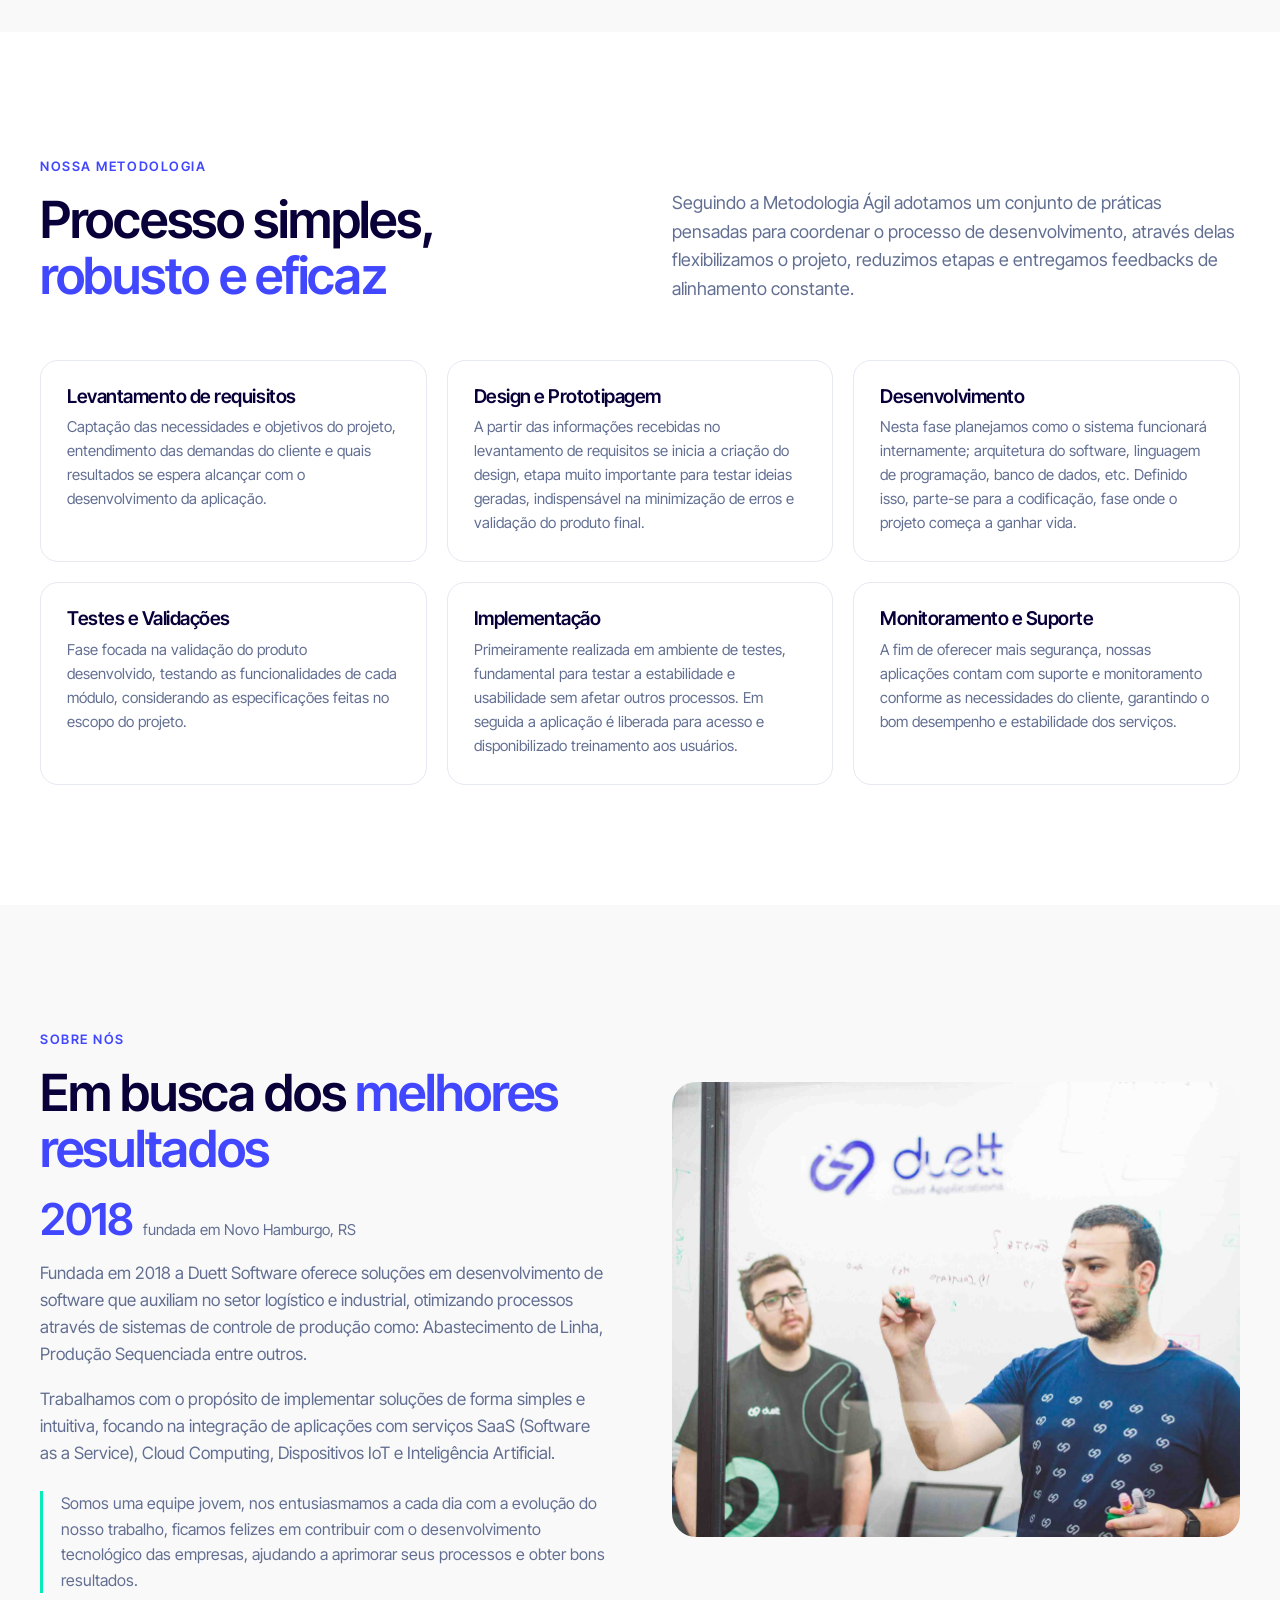
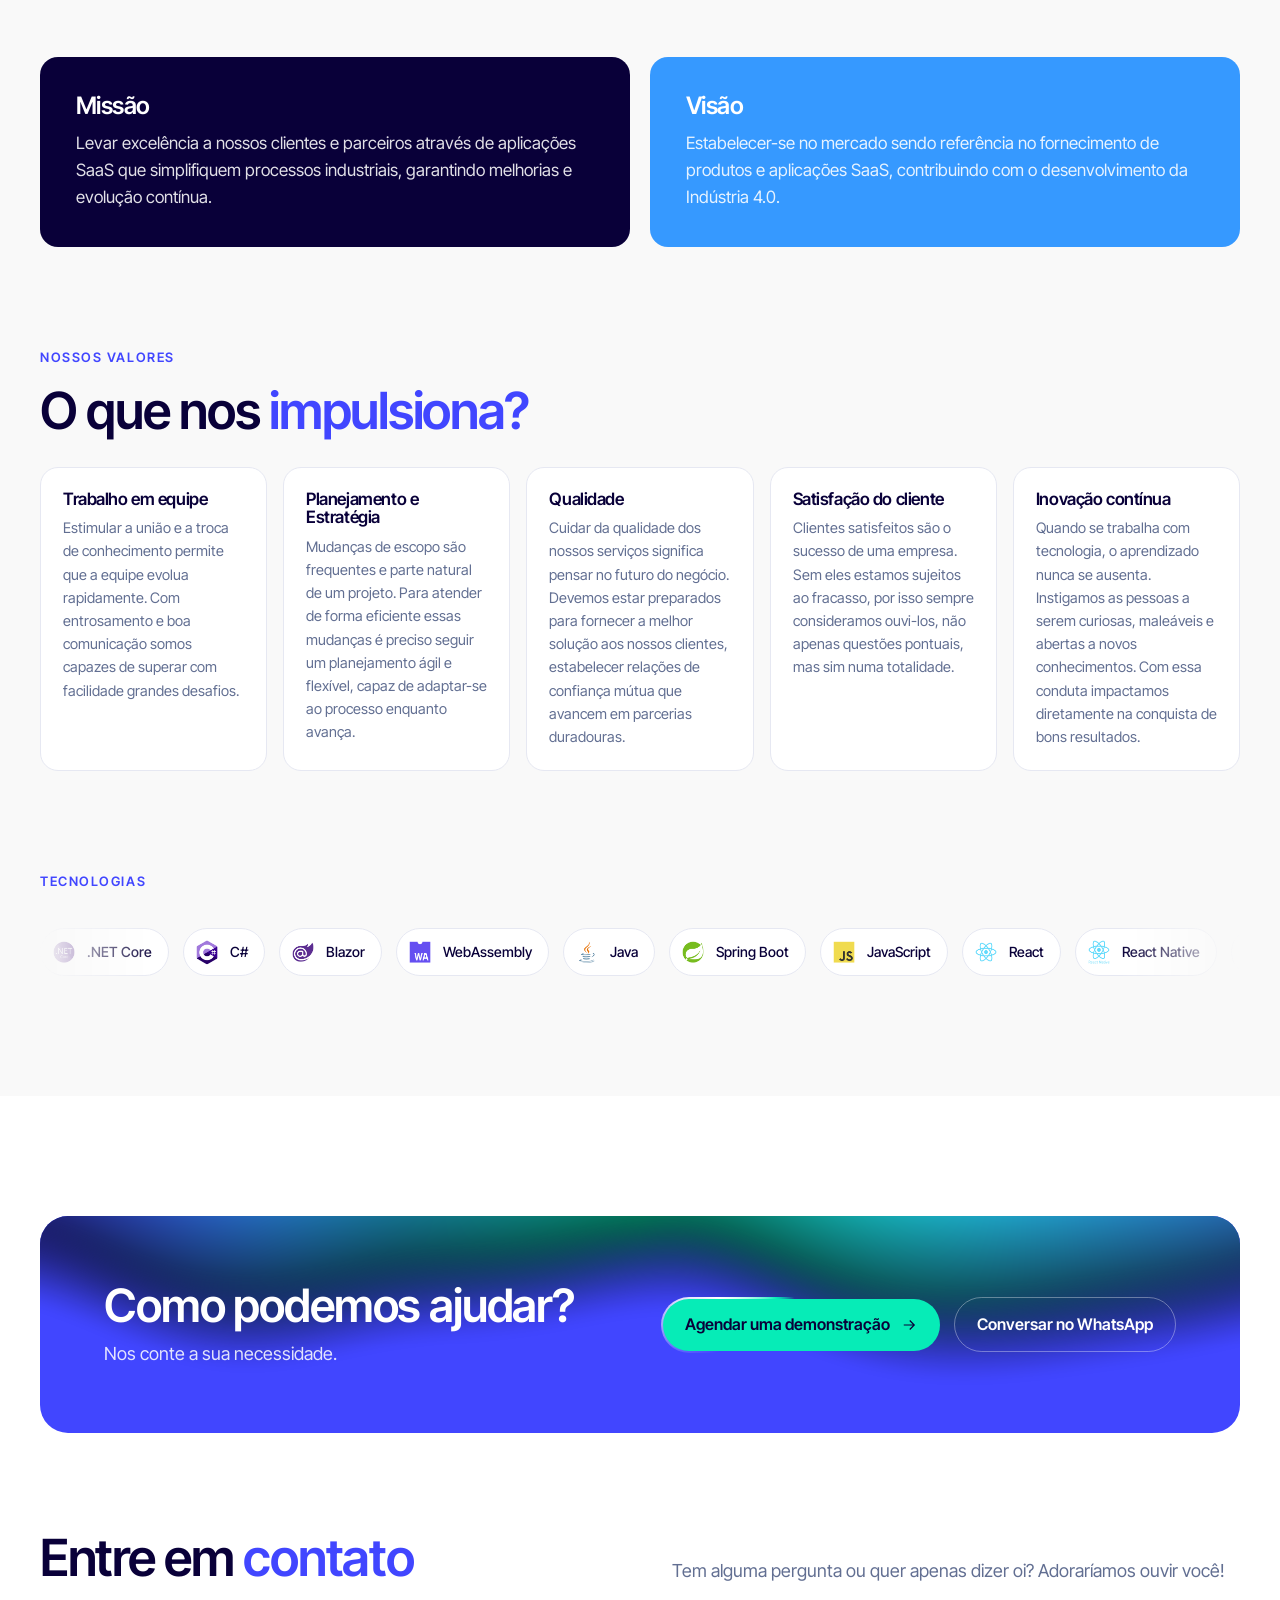
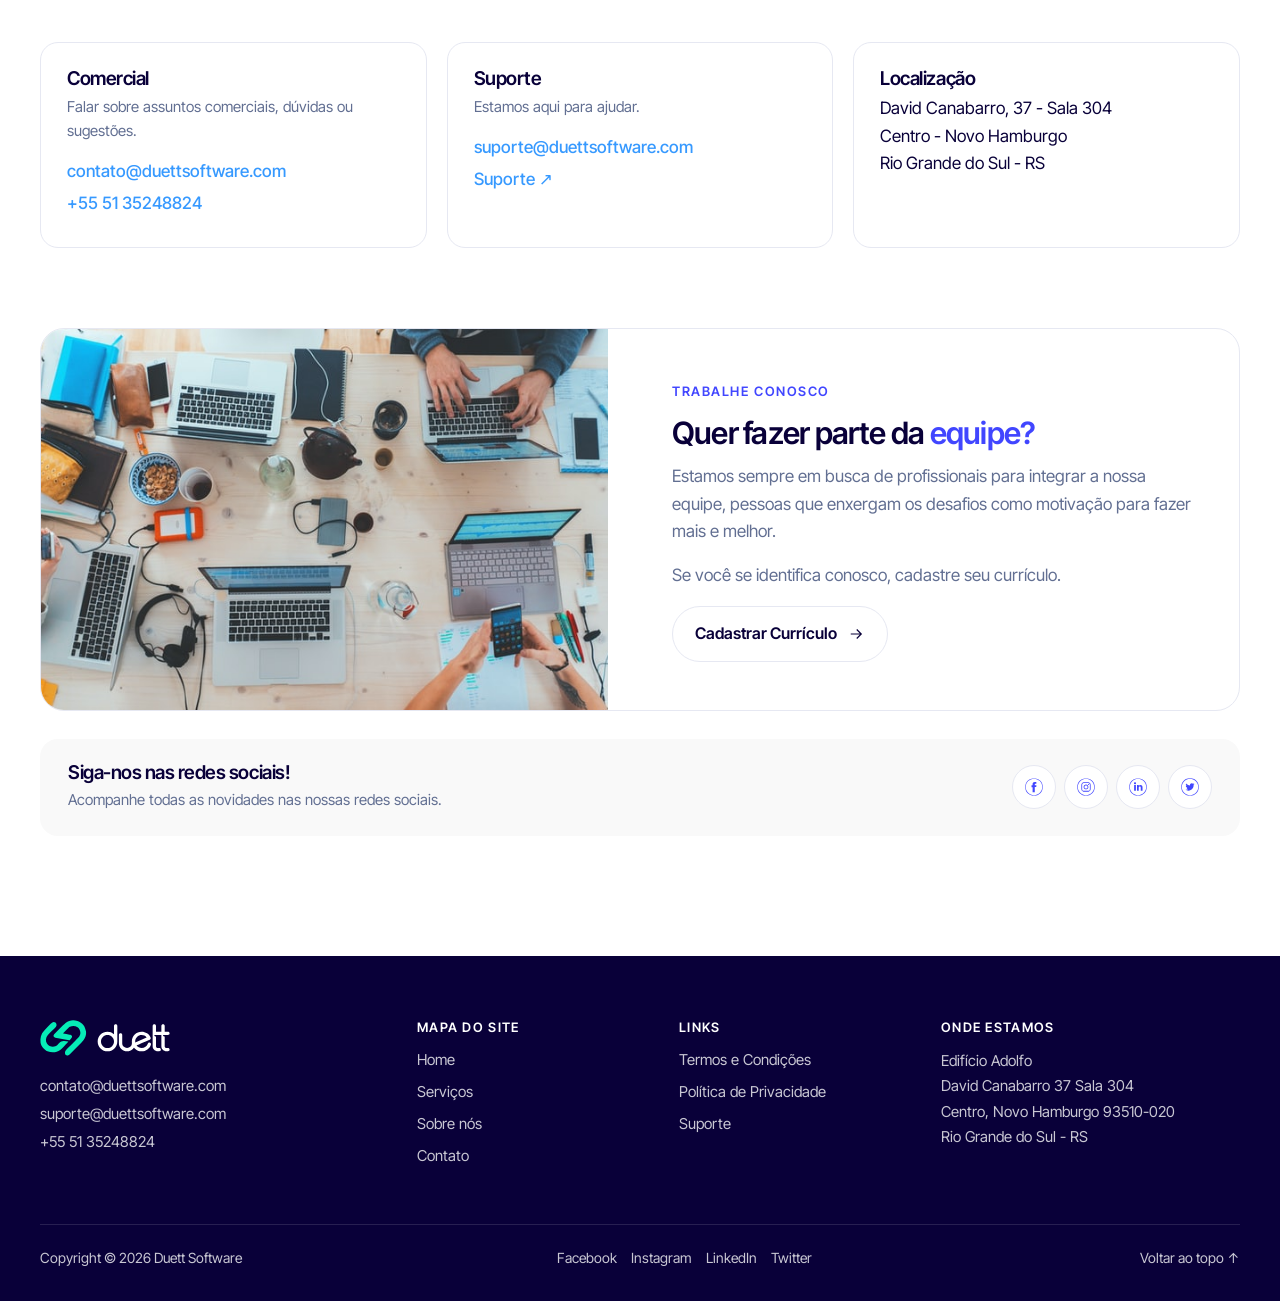
==== commit 7ea51ab3: "Version D: Duett blue palette and React Bits–style components Use the original site's palette (hero " ====
--- a/direto/index.html
+++ b/direto/index.html
@@ -19,6 +19,7 @@
   <script src="../assets/shared/content.js"></script>
   <script src="../assets/shared/logo.js"></script>
   <script src="../assets/shared/kit.js"></script>
+  <script src="fx.js"></script>
   <script src="main.js"></script>
 </body>
 </html>
--- a/direto/style.css
+++ b/direto/style.css
@@ -5,16 +5,21 @@
    ========================================================================== */
 
 :root {
+  /* paleta do duettsoftware.com */
   --navy: #090039;
   --navy-2: #120a52;
   --blue: #4146ff;
-  --blue-soft: #eceeff;
+  --sky: #3699ff;
+  --blue-soft: #f0ecff;
+  --sky-soft: #ebf8ff;
+  --ice: #e1f0ff;
   --mint: #06ecb7;
-  --ink: #0d0b2e;
-  --muted: #5a5d7d;
-  --line: #e4e4ee;
+  --mint-soft: #e8fff7;
+  --ink: #090039;
+  --muted: #626f92;
+  --line: #e6e8f2;
   --bg: #ffffff;
-  --bg-2: #f6f6fa;
+  --bg-2: #f9f9f9;
   --radius: 18px;
   --wrap: 1200px;
   --gutter: clamp(16px, 4vw, 40px);
@@ -75,29 +80,26 @@
 .menu-btn { display: none; background: none; border: 1px solid var(--line); border-radius: 999px; padding: 8px 14px; font-size: 14px; font-weight: 600; cursor: pointer; }
 
 /* ---------- hero ---------- */
-.hero { background: var(--navy); color: #fff; padding: clamp(56px, 8vw, 104px) 0; overflow: hidden; }
-.hero .wrap { display: grid; grid-template-columns: 1.1fr .9fr; gap: clamp(32px, 5vw, 72px); align-items: center; }
+.hero { position: relative; background: var(--blue); color: #fff; padding: clamp(64px, 9vw, 120px) 0 clamp(72px, 10vw, 128px); overflow: hidden; isolation: isolate; }
+.hero::after { content: ''; position: absolute; inset: auto 0 0 0; height: 40%; background: linear-gradient(0deg, rgba(9, 0, 57, .45), transparent); z-index: -1; }
+.hero__aurora { position: absolute; inset: 0; width: 100%; height: 100%; z-index: -1; opacity: .9; }
+.hero .wrap { position: relative; display: grid; grid-template-columns: 1.1fr .9fr; gap: clamp(32px, 5vw, 72px); align-items: center; }
 .hero h1 { font-size: clamp(38px, 5.2vw, 68px); line-height: 1.04; letter-spacing: -.035em; }
 .hero h1 em { color: var(--mint); }
-.hero .lead { color: rgba(255, 255, 255, .78); margin: 22px 0 34px; }
+.hero .lead { color: rgba(255, 255, 255, .86); margin: 22px 0 34px; }
 .hero .ctas { display: flex; gap: 12px; flex-wrap: wrap; }
-.hero figure { margin: 0; border-radius: 24px; overflow: hidden; aspect-ratio: 4 / 3.4; position: relative; }
-.hero figure img { width: 100%; height: 100%; object-fit: cover; }
-.hero figure::after { content: ''; position: absolute; inset: 0; background: linear-gradient(200deg, rgba(65, 70, 255, .25), rgba(9, 0, 57, .1)); }
+.hero figure { margin: 0; border-radius: 24px; overflow: visible; aspect-ratio: 4 / 3.4; position: relative; box-shadow: 0 40px 80px -30px rgba(9, 0, 57, .6); }
+.hero figure img { width: 100%; height: 100%; object-fit: cover; border-radius: 24px; border: 1px solid rgba(255, 255, 255, .25); }
 
 /* clientes */
-.clients { padding: 40px 0; border-bottom: 1px solid var(--line); }
+.clients { padding: 36px 0 40px; border-bottom: 1px solid var(--line); }
 .clients p { text-align: center; font-size: 14px; color: var(--muted); margin: 0 0 22px; }
-.clients ul { list-style: none; margin: 0; padding: 0; display: grid; grid-template-columns: repeat(8, 1fr); gap: 24px; align-items: center; }
-.clients li { display: grid; place-items: center; height: 48px; }
-.clients img { max-height: 34px; max-width: 100%; width: auto; filter: grayscale(1); opacity: .7; transition: filter .25s, opacity .25s; }
-.clients img:hover { filter: none; opacity: 1; }
 
 /* ---------- serviços ---------- */
 .cards { display: grid; grid-template-columns: repeat(3, 1fr); gap: 20px; }
 .card { background: #fff; border: 1px solid var(--line); border-radius: var(--radius); padding: 28px; display: flex; flex-direction: column; gap: 12px; transition: border-color .25s, box-shadow .25s, transform .25s var(--ease); }
 .card:hover { border-color: #cfd1f7; box-shadow: 0 14px 40px -24px rgba(9, 0, 57, .35); transform: translateY(-3px); }
-.card .ic { width: 48px; height: 48px; border-radius: 14px; background: var(--blue-soft); display: grid; place-items: center; margin-bottom: 6px; }
+.card .ic { width: 48px; height: 48px; border-radius: 14px; background: var(--sky-soft); display: grid; place-items: center; margin-bottom: 6px; }
 .card .ic svg { width: 26px; height: 26px; stroke: var(--blue); fill: none; stroke-width: 1.6; stroke-linecap: round; stroke-linejoin: round; }
 .card h3 { font-size: 21px; }
 .card h3 em { color: inherit; }
@@ -157,7 +159,7 @@
 .mv { display: grid; grid-template-columns: 1fr 1fr; gap: 20px; margin-top: clamp(40px, 6vw, 64px); }
 .mv article { border-radius: var(--radius); padding: clamp(26px, 3vw, 36px); }
 .mv article:first-child { background: var(--navy); color: #fff; }
-.mv article:last-child { background: var(--blue); color: #fff; }
+.mv article:last-child { background: var(--sky); color: #fff; }
 .mv h3 { font-size: 24px; margin-bottom: 10px; }
 .mv p { margin: 0; opacity: .88; }
 
@@ -172,9 +174,10 @@
 .tech span { font-size: 12px; color: var(--muted); text-align: center; }
 
 /* ---------- CTA ---------- */
-.cta { background: var(--navy); color: #fff; border-radius: 28px; padding: clamp(36px, 5vw, 64px); display: grid; grid-template-columns: 1fr auto; gap: 24px 48px; align-items: center; }
+.cta { position: relative; overflow: hidden; isolation: isolate; background: var(--blue); color: #fff; border-radius: 28px; padding: clamp(36px, 5vw, 64px); display: grid; grid-template-columns: 1fr auto; gap: 24px 48px; align-items: center; }
 .cta h2 { font-size: clamp(30px, 3.6vw, 46px); }
-.cta p { margin: 10px 0 0; color: rgba(255, 255, 255, .75); font-size: 18px; }
+.cta p { margin: 10px 0 0; color: rgba(255, 255, 255, .85); font-size: 18px; }
+.cta__aurora { position: absolute; inset: 0; width: 100%; height: 100%; z-index: -1; }
 .cta .ctas { display: flex; gap: 12px; flex-wrap: wrap; }
 
 /* ---------- contato ---------- */
@@ -182,7 +185,7 @@
 .contact article { border: 1px solid var(--line); border-radius: var(--radius); padding: 26px; background: #fff; }
 .contact h3 { font-size: 19px; margin-bottom: 6px; }
 .contact p { color: var(--muted); font-size: 15px; }
-.contact a { display: block; text-decoration: none; font-weight: 500; color: var(--blue); margin-bottom: 4px; width: fit-content; }
+.contact a { display: block; text-decoration: none; font-weight: 500; color: var(--sky); margin-bottom: 4px; width: fit-content; }
 .contact a:hover { text-decoration: underline; }
 .contact address { font-style: normal; color: var(--ink); }
 
@@ -223,6 +226,67 @@
 .versions a { text-decoration: none; padding: 5px 10px; border-radius: 999px; color: var(--muted); }
 .versions a[aria-current] { background: var(--navy); color: #fff; }
 
+/* ---------- componentes (React Bits em CSS/JS puro) ---------- */
+/* ShinyText */
+.pill { display: inline-flex; align-items: center; gap: 10px; padding: 7px 14px 7px 10px; border-radius: 999px; background: rgba(255, 255, 255, .12); border: 1px solid rgba(255, 255, 255, .25); font-size: 13px; font-weight: 600; letter-spacing: .04em; margin-bottom: 22px; backdrop-filter: blur(6px); }
+.pill__dot { width: 8px; height: 8px; border-radius: 50%; background: var(--mint); box-shadow: 0 0 0 4px rgba(6, 236, 183, .25); }
+.shiny { color: rgba(255, 255, 255, .7); background: linear-gradient(120deg, rgba(255, 255, 255, 0) 40%, #fff 50%, rgba(255, 255, 255, 0) 60%) rgba(255, 255, 255, .72); background-size: 200% 100%; -webkit-background-clip: text; background-clip: text; -webkit-text-fill-color: transparent; animation: shine 3.2s linear infinite; }
+@keyframes shine { from { background-position: 100% 0; } to { background-position: -100% 0; } }
+/* BlurText + GradientText */
+.bw { display: inline-block; }
+.hero h1 .grad .bw { background: linear-gradient(90deg, var(--mint), #b9fff0, var(--mint), #7cf7da, var(--mint)); background-size: 300% 100%; -webkit-background-clip: text; background-clip: text; -webkit-text-fill-color: transparent; animation: grad 6s linear infinite; }
+@keyframes grad { to { background-position: 300% 0; } }
+/* StarBorder */
+.btn--star { position: relative; padding: 0; border: 0; background: transparent; overflow: hidden; border-radius: 999px; }
+.btn--star .star { position: absolute; inset: -2px; border-radius: inherit; background: conic-gradient(from var(--a, 0deg), transparent 0 70%, #fff 80%, var(--mint) 88%, transparent 96%); animation: spin 3s linear infinite; }
+.btn--star .btn__in { position: relative; margin: 2px; display: inline-flex; align-items: center; gap: 10px; padding: 13px 22px; border-radius: inherit; background: var(--mint); color: var(--navy); }
+.btn--star:hover .btn__in { background: #3ff3c9; }
+@property --a { syntax: '<angle>'; inherits: false; initial-value: 0deg; }
+@keyframes spin { to { --a: 360deg; } }
+.magnet { transition: transform .35s var(--ease); will-change: transform; }
+/* TiltedCard */
+.tilt { perspective: 900px; }
+.tilt__in { position: relative; transition: transform .45s var(--ease); transform-style: preserve-3d; will-change: transform; }
+.glare { position: absolute; inset: 0; border-radius: inherit; pointer-events: none; background: radial-gradient(circle at var(--gx, 50%) var(--gy, 50%), rgba(255, 255, 255, .35), transparent 55%); opacity: 0; transition: opacity .3s; }
+.tilt:hover .glare { opacity: 1; }
+.hero__tilt .glare { border-radius: 24px; }
+.float-chip { position: absolute; left: -22px; bottom: 28px; display: grid; gap: 2px; padding: 14px 18px; border-radius: 16px; background: rgba(255, 255, 255, .95); color: var(--navy); box-shadow: 0 20px 40px -18px rgba(9, 0, 57, .5); transform: translateZ(40px); font-size: 13px; }
+.float-chip b { font-size: 15px; }
+.float-chip span { color: var(--muted); }
+/* SpotlightCard / MagicBento */
+.spot { position: relative; isolation: isolate; }
+.spot::before { content: ''; position: absolute; inset: 0; border-radius: inherit; z-index: -1; pointer-events: none; opacity: 0; transition: opacity .35s; background: radial-gradient(420px circle at var(--mx, 50%) var(--my, 50%), rgba(65, 70, 255, .10), transparent 60%); }
+.spot::after { content: ''; position: absolute; inset: -1px; border-radius: inherit; pointer-events: none; padding: 1px; opacity: 0; transition: opacity .35s; background: radial-gradient(260px circle at var(--mx, 50%) var(--my, 50%), var(--blue), rgba(6, 236, 183, .7) 40%, transparent 70%); -webkit-mask: linear-gradient(#000 0 0) content-box, linear-gradient(#000 0 0); -webkit-mask-composite: xor; mask-composite: exclude; }
+.spot:hover::before, .spot:hover::after { opacity: 1; }
+.card--feature { background: linear-gradient(140deg, var(--navy) 0%, #1a1490 55%, var(--blue) 100%); border-color: transparent; color: #fff; justify-content: space-between; }
+.card--feature h3 { font-size: 22px; line-height: 1.25; }
+.card--feature::before { background: radial-gradient(420px circle at var(--mx, 50%) var(--my, 50%), rgba(6, 236, 183, .22), transparent 60%); }
+/* CountUp — faixa de números */
+.stats { padding: 0; margin-top: -48px; position: relative; z-index: 2; }
+.stats ul { list-style: none; margin: 0; padding: 0; display: grid; grid-template-columns: repeat(4, 1fr); gap: 0; background: #fff; border: 1px solid var(--line); border-radius: 22px; box-shadow: 0 30px 60px -36px rgba(9, 0, 57, .35); overflow: hidden; }
+.stats li { padding: 26px 28px; display: grid; gap: 4px; border-radius: 0; }
+.stats li + li { border-left: 1px solid var(--line); }
+.stats b { font-size: clamp(30px, 3vw, 42px); font-weight: 600; letter-spacing: -.03em; color: var(--blue); line-height: 1; font-variant-numeric: tabular-nums; }
+.stats span { color: var(--muted); font-size: 14.5px; }
+/* LogoLoop */
+.loop { overflow: hidden; -webkit-mask: linear-gradient(90deg, transparent, #000 10%, #000 90%, transparent); mask: linear-gradient(90deg, transparent, #000 10%, #000 90%, transparent); }
+.loop__track { display: flex; align-items: center; gap: clamp(48px, 6vw, 88px); width: max-content; animation: loop 32s linear infinite; }
+.loop:hover .loop__track { animation-play-state: paused; }
+.loop__track > img { height: 34px; width: auto; filter: grayscale(1); opacity: .65; transition: filter .25s, opacity .25s, transform .25s var(--ease); }
+.loop__track > img:hover { filter: none; opacity: 1; transform: scale(1.08); }
+@keyframes loop { to { transform: translateX(-50%); } }
+.loop--tech { margin-top: 22px; }
+.loop--tech .loop__track { gap: 14px; animation-duration: 48s; animation-direction: reverse; }
+.tchip { display: inline-flex; align-items: center; gap: 10px; padding: 10px 16px 10px 10px; border-radius: 999px; background: #fff; border: 1px solid var(--line); font-size: 14px; font-weight: 500; white-space: nowrap; }
+.tchip img { width: 26px; height: 26px; object-fit: contain; }
+/* projetos */
+.project { border: 0; background: none; overflow: visible; }
+.project .tilt__in { border: 1px solid var(--line); border-radius: var(--radius); overflow: hidden; background: #fff; height: 100%; }
+.project figure { position: relative; }
+.project .num { position: absolute; left: 16px; top: 14px; font-size: 13px; font-weight: 600; color: #fff; background: rgba(9, 0, 57, .55); backdrop-filter: blur(6px); padding: 5px 10px; border-radius: 999px; }
+.steps li { transition: transform .3s var(--ease), box-shadow .3s; }
+.steps li:hover { transform: translateY(-3px); box-shadow: 0 18px 40px -28px rgba(9, 0, 57, .4); }
+
 /* entrada suave */
 .js .reveal { opacity: 0; transform: translateY(18px); transition: opacity .7s var(--ease), transform .7s var(--ease); }
 .js .reveal.in { opacity: 1; transform: none; }
@@ -232,7 +296,9 @@
   .top nav { gap: 20px; }
   .values { grid-template-columns: repeat(3, 1fr); }
   .tech { grid-template-columns: repeat(5, 1fr); }
-  .clients ul { grid-template-columns: repeat(4, 1fr); }
+  .stats ul { grid-template-columns: repeat(2, 1fr); }
+  .stats li:nth-child(3) { border-left: 0; }
+  .stats li:nth-child(n+3) { border-top: 1px solid var(--line); }
   .footer__grid { grid-template-columns: 1fr 1fr; }
 }
 @media (max-width: 900px) {
@@ -252,7 +318,9 @@
   .cards, .projects, .steps, .contact, .values { grid-template-columns: 1fr; }
   .tech { grid-template-columns: repeat(3, 1fr); }
   .logos { grid-template-columns: repeat(2, 1fr); }
-  .clients ul { grid-template-columns: repeat(4, 1fr); gap: 16px; }
+  .float-chip { left: 12px; bottom: 12px; }
+  .stats { margin-top: -32px; }
+  .stats li { padding: 18px; }
   .tabs [role=tablist] { flex-wrap: nowrap; overflow-x: auto; scrollbar-width: none; }
   .tabs [role=tab] { white-space: nowrap; padding: 12px 14px; }
   .versions { bottom: 10px; right: 10px; }
@@ -261,4 +329,5 @@
   html { scroll-behavior: auto; }
   *, *::before, *::after { transition-duration: .01ms !important; }
   .js .reveal { opacity: 1; transform: none; }
-}
+  .loop__track, .shiny, .hero h1 .grad .bw, .btn--star .star { animation: none !important; }
+}
